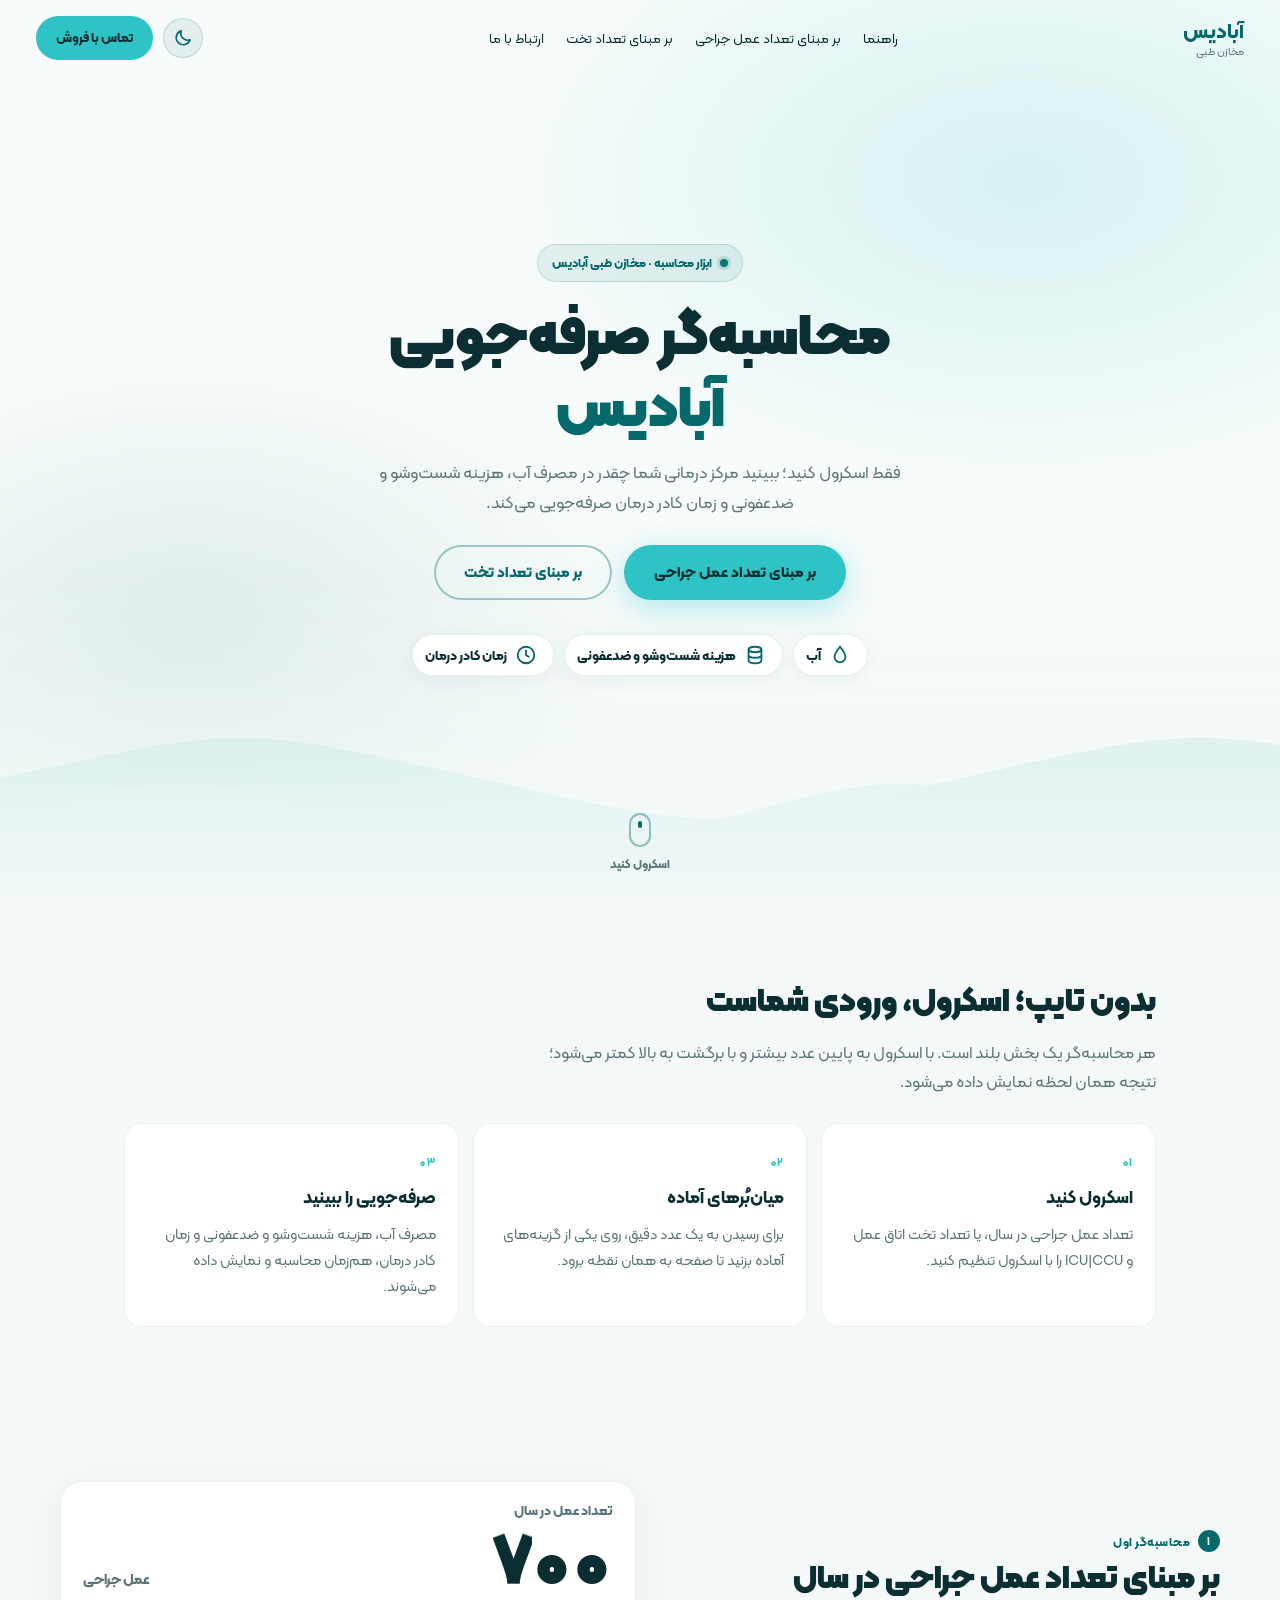
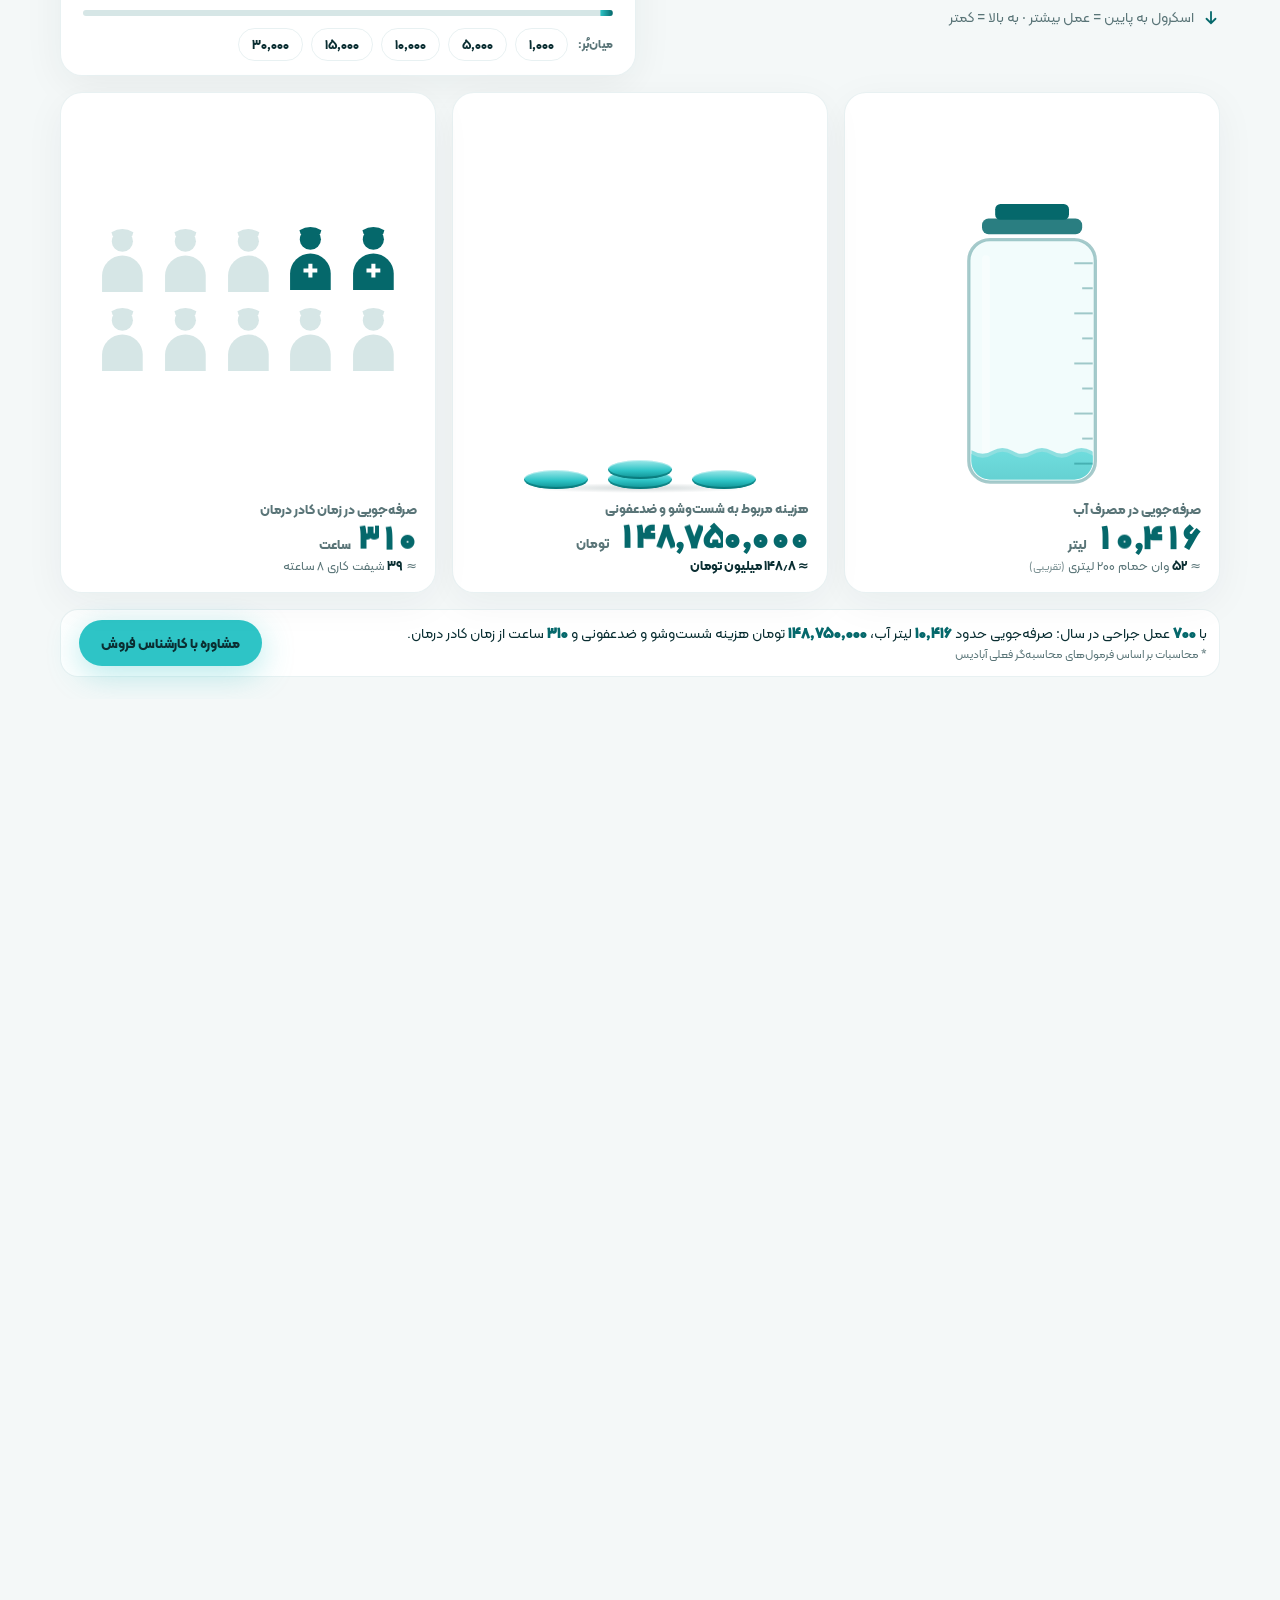
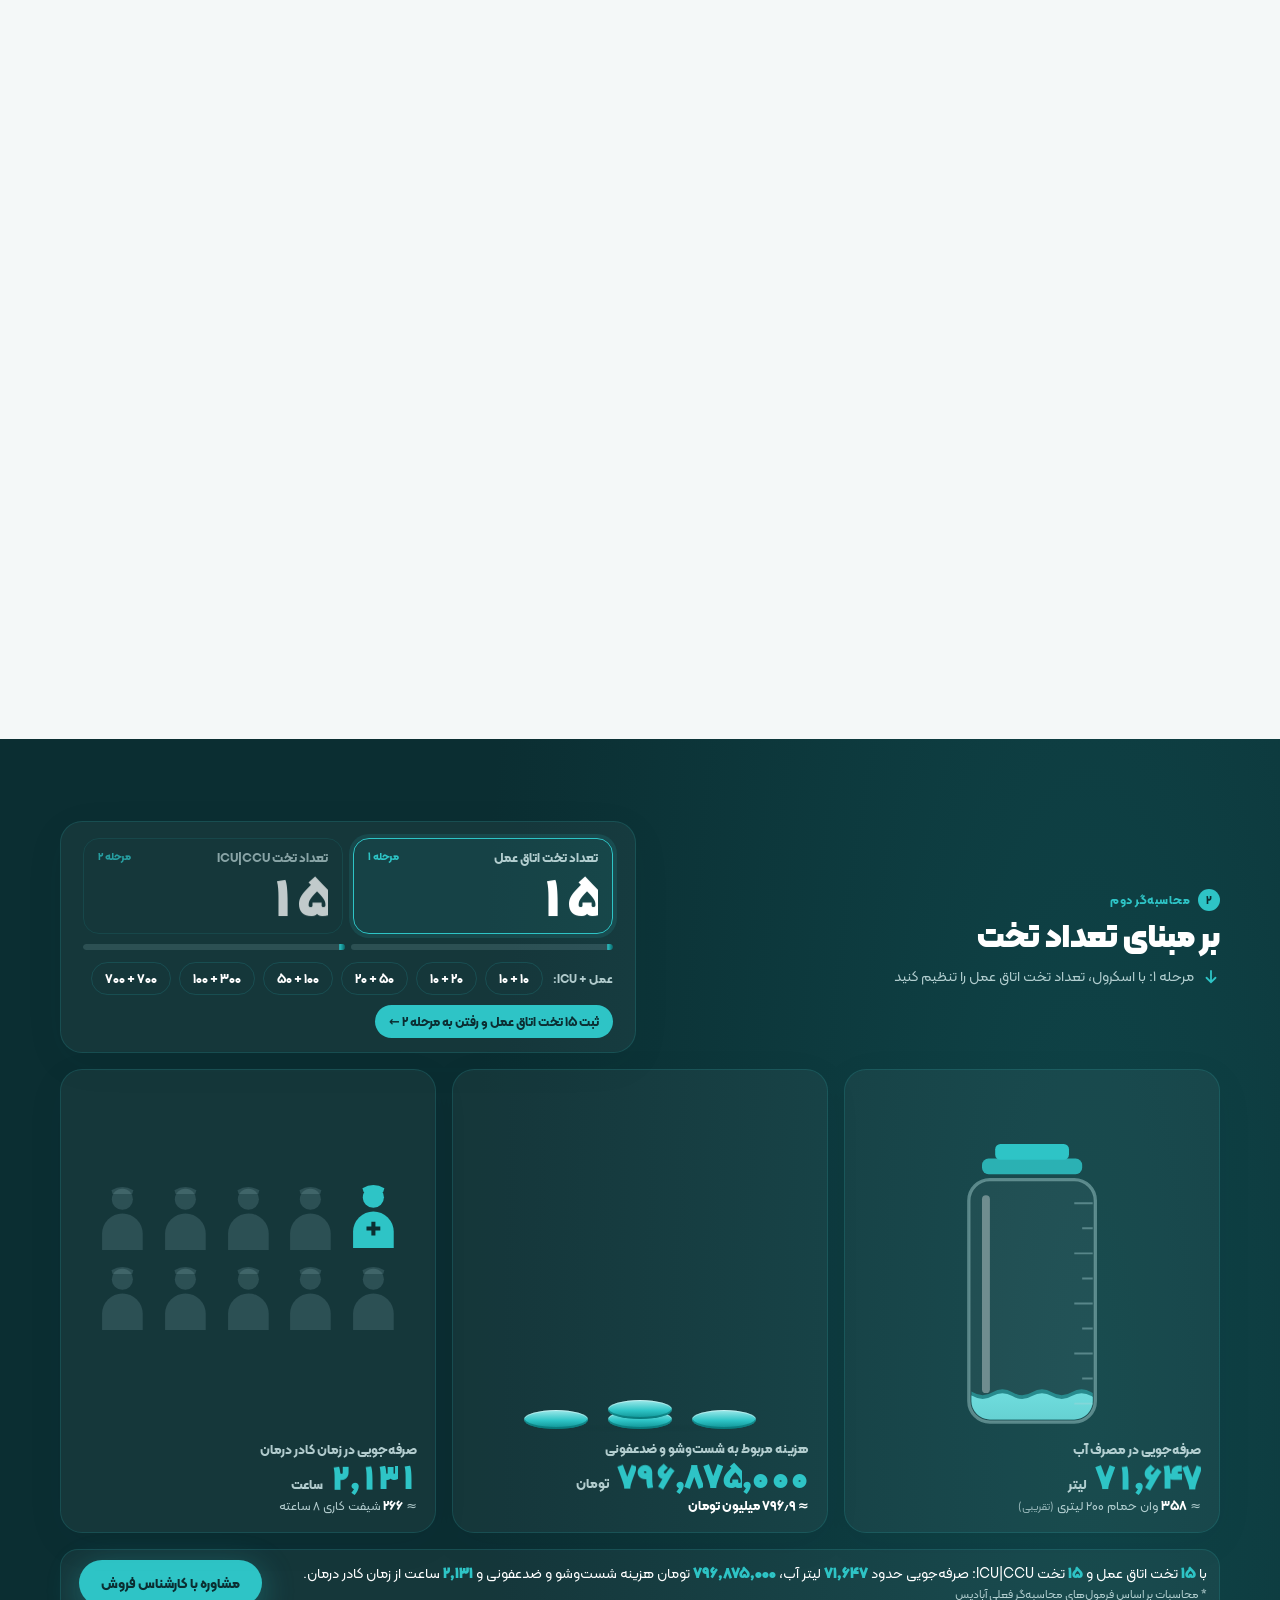
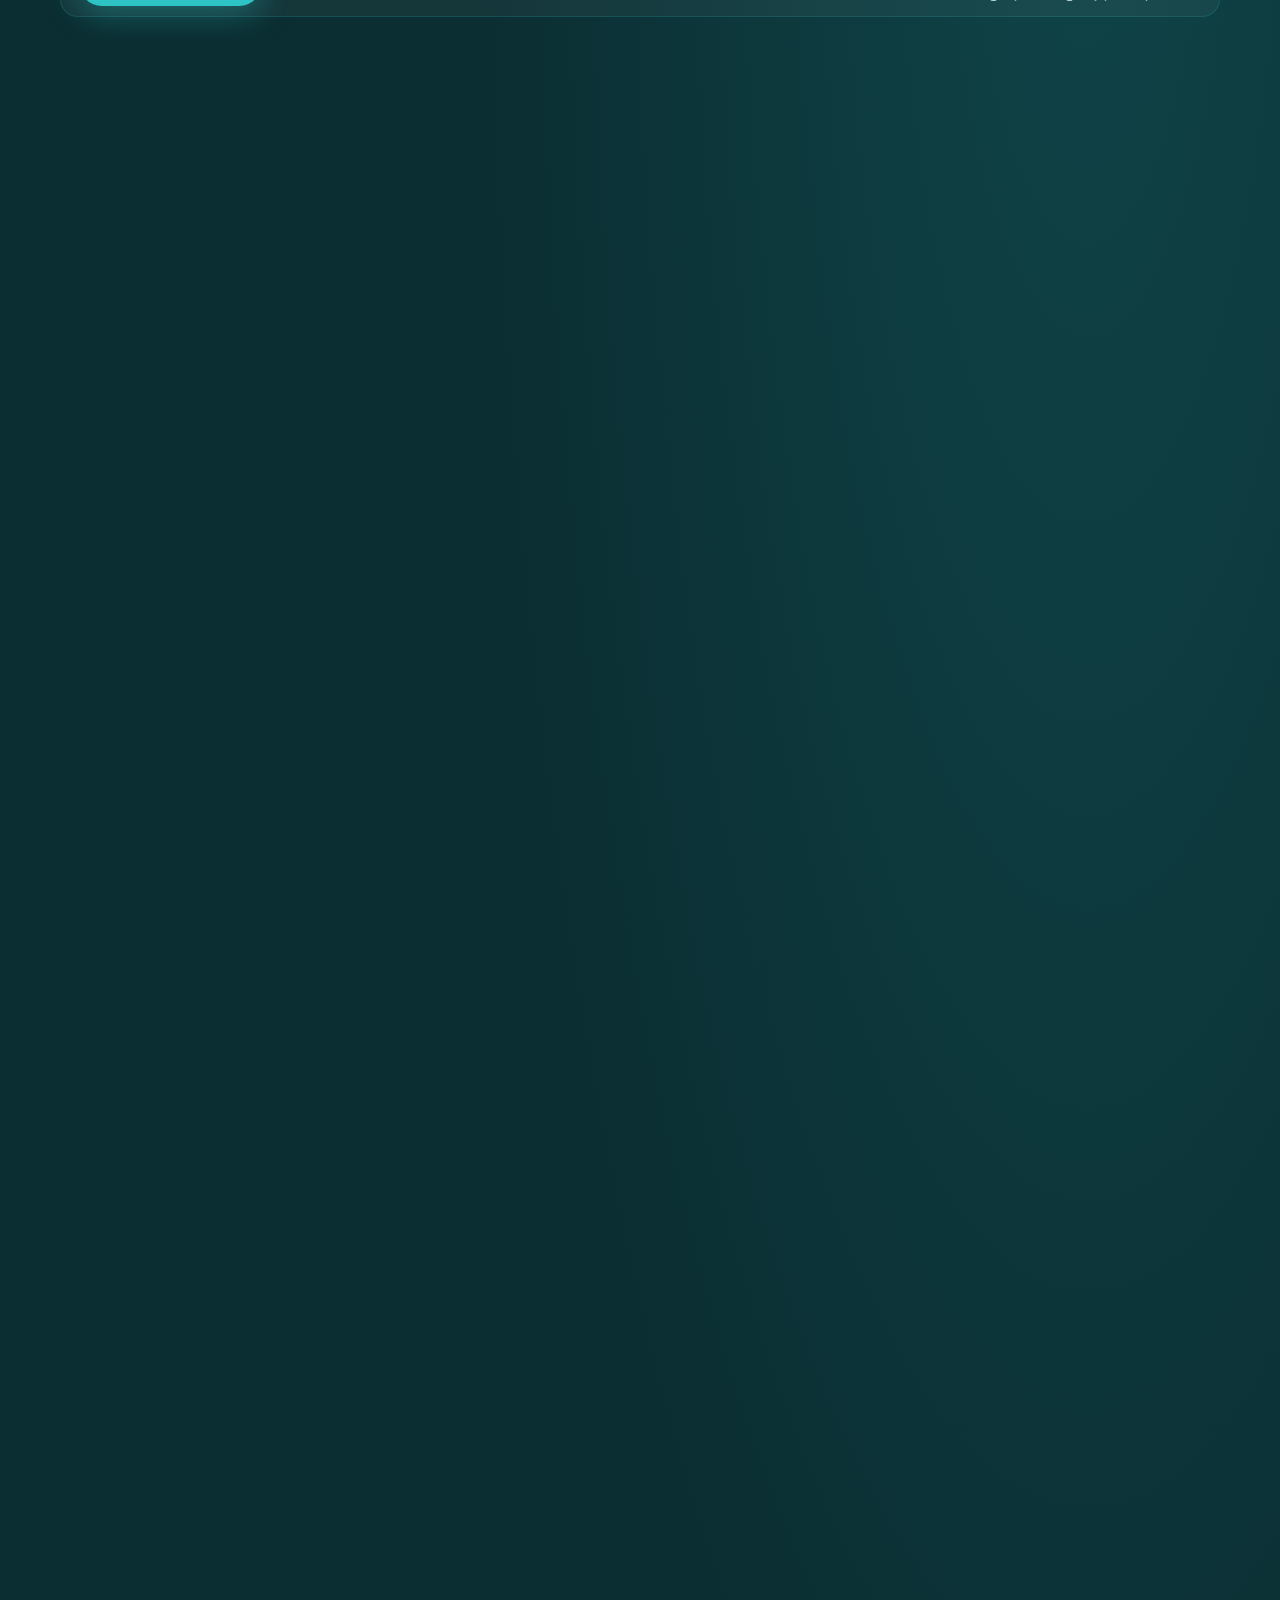
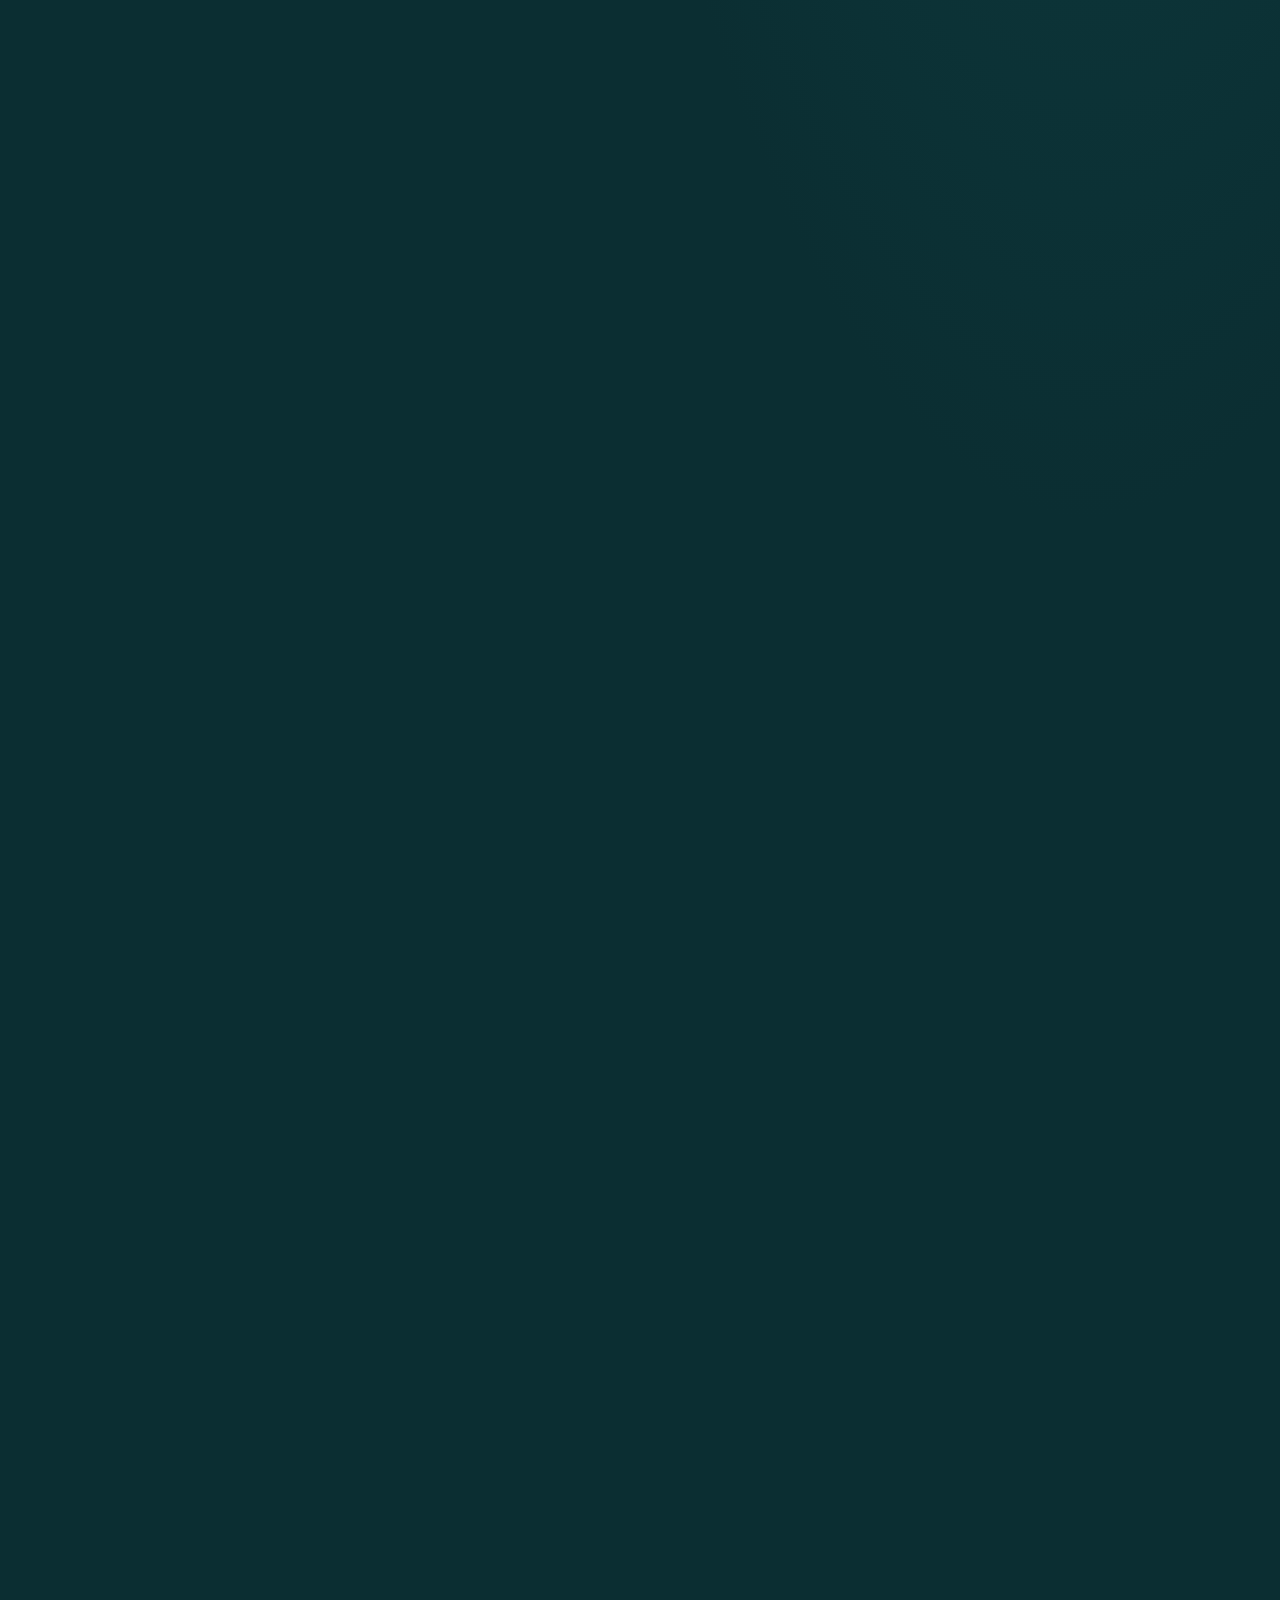
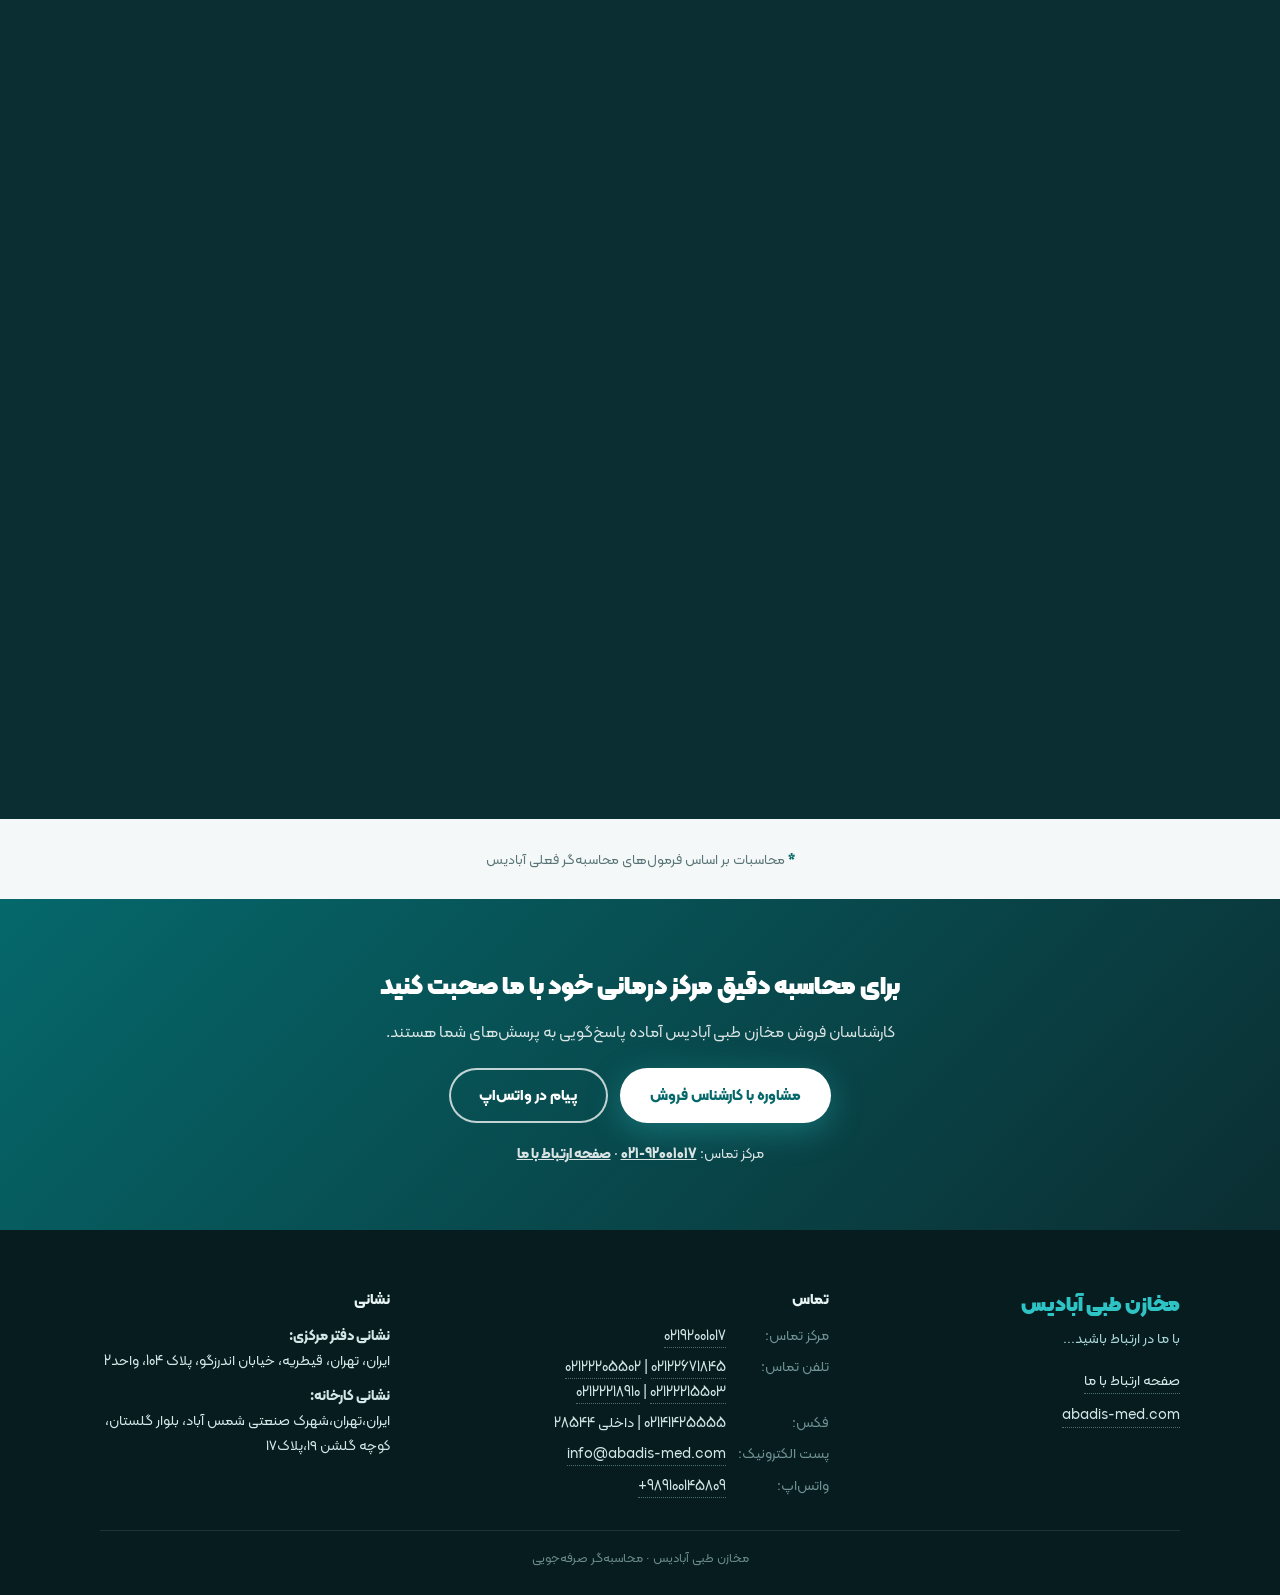
==== index.html @ b993dba4 "Abadis savings calculator: scroll-driven, light and dark mode" ====
<!DOCTYPE html>
<html lang="fa" dir="rtl">
<head>
  <meta charset="UTF-8" />
  <meta name="viewport" content="width=device-width, initial-scale=1, viewport-fit=cover" />
  <title>محاسبه‌گر صرفه‌جویی — مخازن طبی آبادیس</title>
  <meta name="description" content="محاسبه‌گر صرفه‌جویی آبادیس: با اسکرول، صرفه‌جویی در مصرف آب، هزینه شست‌وشو و ضدعفونی و زمان کادر درمان را ببینید." />
  <meta name="theme-color" content="#e8f3f3" />
  <script>
    /* set theme before first paint: saved choice, else system preference */
    (function () {
      var t = null;
      try { t = localStorage.getItem('abadis-theme'); } catch (e) {}
      if (t !== 'dark' && t !== 'light') t = (window.matchMedia && matchMedia('(prefers-color-scheme: dark)').matches) ? 'dark' : 'light';
      document.documentElement.setAttribute('data-theme', t);
    })();
  </script>
  <link rel="icon" type="image/png" sizes="32x32" href="./img/favicon-32.png" />
  <link rel="preload" href="./fonts/KalamehWeb-FaNum-Regular.woff2" as="font" type="font/woff2" crossorigin />
  <link rel="preload" href="./fonts/KalamehWeb-FaNum-Black.woff2" as="font" type="font/woff2" crossorigin />
  <style>
    @font-face { font-family: "Kalameh"; src: url("./fonts/KalamehWeb-FaNum-Regular.woff2") format("woff2"); font-weight: 400 600; font-display: swap; }
    @font-face { font-family: "Kalameh"; src: url("./fonts/KalamehWeb-FaNum-Bold.woff2") format("woff2"); font-weight: 700 800; font-display: swap; }
    @font-face { font-family: "Kalameh"; src: url("./fonts/KalamehWeb-FaNum-Black.woff2") format("woff2"); font-weight: 900; font-display: swap; }

    /* ======== template base (from abadis template) ======== */
    :root {
      --teal: #05686b;
      --teal-dark: #0b2e32;
      --accent: #2ec4c6;
      --ink: #0a2e32;
      --muted: #5a7578;
      --bg: #f4f8f8;
      --font: "Kalameh", Tahoma, system-ui, sans-serif;
    }
    * { box-sizing: border-box; margin: 0; padding: 0; }
    html { scroll-behavior: smooth; }
    body { font-family: var(--font); color: var(--ink); line-height: 1.75; background: #0b2e32; }

    .header {
      position: fixed; top: 0; left: 0; right: 0; z-index: 100;
      display: flex; align-items: center; justify-content: space-between;
      padding: 16px 36px;
      transition: background .35s, backdrop-filter .35s, box-shadow .35s;
    }
    .header.scrolled {
      background: rgba(11, 46, 50, 0.94);
      backdrop-filter: blur(14px); -webkit-backdrop-filter: blur(14px);
      box-shadow: 0 4px 24px rgba(11,46,50,0.12);
    }
    .logo { color: var(--teal); font-weight: 800; font-size: 1.3rem; transition: color .3s; text-decoration: none; line-height: 1.3; }
    .logo span { display: block; font-size: 0.68rem; font-weight: 500; color: var(--muted); transition: color .3s; }
    .nav { display: flex; gap: 22px; }
    .nav a { color: var(--ink); font-size: 0.86rem; font-weight: 500; text-decoration: none; transition: color .2s; }
    .nav a:hover { color: var(--teal); }
    .header.scrolled .logo { color: #2ec4c6; }
    .header.scrolled .logo span { color: rgba(168,213,214,0.7); }
    .header.scrolled .nav a { color: rgba(255,255,255,0.85); }
    .header.scrolled .nav a:hover { color: #2ec4c6; }
    .header-cta {
      text-decoration: none; display: inline-block;
      background: #2ec4c6; color: #0b2e32;
      padding: 10px 20px; border-radius: 999px;
      font-weight: 700; font-size: 0.84rem; border: none; cursor: pointer; font-family: inherit;
    }
    .header-actions { display: flex; align-items: center; gap: 10px; }
    .theme-toggle {
      position: relative; width: 40px; height: 40px; border-radius: 50%; flex: none;
      display: grid; place-items: center; cursor: pointer; font-family: inherit;
      background: rgba(5,104,107,0.08); color: var(--teal);
      border: 1px solid rgba(5,104,107,0.18);
      transition: background .3s, color .3s, border-color .3s, transform .2s;
    }
    .theme-toggle:hover { transform: translateY(-1px); border-color: var(--teal); }
    .theme-toggle:focus-visible { outline: 2px solid var(--accent); outline-offset: 3px; }
    .theme-toggle svg { position: absolute; width: 20px; height: 20px; transition: transform .45s cubic-bezier(.3,1.4,.5,1), opacity .3s; }
    .theme-toggle .i-sun { opacity: 0; transform: rotate(-90deg) scale(.5); }
    .theme-toggle .i-moon { opacity: 1; transform: none; }
    [data-theme="dark"] .theme-toggle .i-sun { opacity: 1; transform: none; }
    [data-theme="dark"] .theme-toggle .i-moon { opacity: 0; transform: rotate(90deg) scale(.5); }
    .header.scrolled .theme-toggle, [data-theme="dark"] .theme-toggle { background: rgba(46,196,198,0.10); color: #2ec4c6; border-color: rgba(46,196,198,0.28); }
    .header.scrolled .theme-toggle:hover, [data-theme="dark"] .theme-toggle:hover { border-color: #2ec4c6; }

    @media (max-width: 860px) {
      .nav { display: none; }
      .header { padding: 10px 16px; }
      .header-cta { padding: 8px 16px; font-size: .8rem; }
      .theme-toggle { width: 36px; height: 36px; }
      .theme-toggle svg { width: 18px; height: 18px; }
      .header-actions { gap: 8px; }
    }

    .hero {
      position: relative; min-height: 100vh; min-height: 100svh;
      display: flex; align-items: center; justify-content: center;
      overflow: hidden; background: #f7fbfb;
    }
    .hero-art {
      position: absolute; inset: 0; z-index: 0; pointer-events: none;
      background:
        radial-gradient(60% 50% at 80% 20%, rgba(46,196,198,0.16), transparent 70%),
        radial-gradient(50% 45% at 15% 70%, rgba(5,104,107,0.10), transparent 70%),
        #f7fbfb;
    }
    .hero-waves { position: absolute; left: 0; right: 0; bottom: 0; height: 30%; z-index: 0; pointer-events: none; }
    .hero-waves > div { position: absolute; inset: 0; background-repeat: repeat-x; background-position: 0 100%; }
    .hero-waves .w1 { background-image: url("data:image/svg+xml,%3Csvg xmlns='http://www.w3.org/2000/svg' viewBox='0 0 720 200' preserveAspectRatio='none'%3E%3Cpath d='M0 140 C 180 105 180 105 360 140 S 540 175 720 140 V200 H0Z' fill='%23d7efef'/%3E%3C/svg%3E"); background-size: 720px 100%; animation: drift1 22s linear infinite; opacity: .8; }
    .hero-waves .w2 { background-image: url("data:image/svg+xml,%3Csvg xmlns='http://www.w3.org/2000/svg' viewBox='0 0 960 200' preserveAspectRatio='none'%3E%3Cpath d='M0 110 C 240 70 240 70 480 110 S 720 150 960 110 V200 H0Z' fill='%23bfe6e6'/%3E%3C/svg%3E"); background-size: 960px 100%; animation: drift2 34s linear infinite; opacity: .55; }
    @keyframes drift1 { to { background-position: 720px 100%; } }
    @keyframes drift2 { to { background-position: -960px 100%; } }
    .hero-overlay {
      position: absolute; inset: 0; z-index: 1; pointer-events: none;
      background: linear-gradient(180deg, transparent 62%, rgba(236,246,245,0.35) 82%, rgba(244,248,248,0.92) 100%);
    }
    .hero-content { position: relative; z-index: 2; text-align: center; padding: 120px 24px 100px; max-width: 820px; }
    .hero-campaign {
      display: inline-flex; align-items: center; gap: 8px;
      background: rgba(5,104,107,0.08); color: var(--teal);
      border: 1px solid rgba(5,104,107,0.16);
      padding: 7px 14px; border-radius: 999px; font-size: 0.78rem; font-weight: 700; margin-bottom: 16px;
    }
    .hero-campaign::before { content: ""; width: 8px; height: 8px; border-radius: 50%; background: #087673; box-shadow: 0 0 0 3px rgba(8,118,115,0.18); }
    .hero-content h1 { font-size: clamp(2.1rem, 5.5vw, 3.6rem); font-weight: 900; line-height: 1.25; color: var(--ink); margin-bottom: 16px; }
    .hero-content h1 em { font-style: normal; color: var(--teal); }
    .hero-content p { color: var(--muted); font-size: 1.05rem; margin-bottom: 28px; max-width: 560px; margin-inline: auto; }
    .hero-btn {
      display: inline-flex; align-items: center; gap: 8px; text-decoration: none; background: #2ec4c6; color: #0b2e32;
      padding: 14px 30px; border-radius: 999px; font-weight: 800; font-size: 0.95rem; border: none; cursor: pointer; font-family: inherit;
      box-shadow: 0 8px 32px rgba(46,196,198,0.35); transition: transform .3s, box-shadow .3s;
    }
    .hero-btn:hover { transform: translateY(-3px); box-shadow: 0 14px 40px rgba(46,196,198,0.5); }
    .hero-btn--ghost { background: transparent; color: var(--teal); box-shadow: inset 0 0 0 2px rgba(5,104,107,.35); }
    .hero-btn--ghost:hover { box-shadow: inset 0 0 0 2px var(--teal); }
    .hero-actions { display: flex; gap: 12px; justify-content: center; flex-wrap: wrap; }
    .hero-pills { display: flex; gap: 10px; justify-content: center; flex-wrap: wrap; margin-top: 34px; }
    .hero-pill { display: inline-flex; align-items: center; gap: 8px; background: #fff; border: 1px solid rgba(5,104,107,0.1); box-shadow: 0 4px 18px rgba(11,46,50,.05); border-radius: 999px; padding: 8px 16px 8px 12px; font-size: .86rem; font-weight: 700; color: var(--ink); }
    .hero-pill svg { width: 22px; height: 22px; color: var(--teal); }
    .scroll-cue { position: absolute; bottom: 26px; left: 50%; transform: translateX(-50%); z-index: 2; color: var(--muted); font-size: .76rem; font-weight: 700; display: flex; flex-direction: column; align-items: center; gap: 6px; }
    .scroll-cue i { width: 22px; height: 34px; border: 2px solid rgba(5,104,107,.4); border-radius: 12px; position: relative; }
    .scroll-cue i::after { content: ""; position: absolute; top: 6px; left: 50%; width: 4px; height: 7px; margin-left: -2px; background: var(--teal); border-radius: 2px; animation: cue 1.8s ease-in-out infinite; }
    @keyframes cue { 0% { transform: translateY(0); opacity: 1; } 70% { transform: translateY(10px); opacity: 0; } 100% { opacity: 0; } }

    .main { background: var(--bg); color: var(--ink); }
    .band { max-width: 1080px; margin: 0 auto; padding: 72px 24px; }
    .band h2 { font-size: clamp(1.45rem, 3vw, 2rem); font-weight: 900; margin-bottom: 10px; }
    .band .sub { color: var(--muted); font-size: 1.02rem; max-width: 640px; margin-bottom: 28px; }
    .features { display: grid; grid-template-columns: repeat(3, 1fr); gap: 14px; }
    @media (max-width: 700px) { .features { grid-template-columns: 1fr; } }
    .feature { background: #fff; border-radius: 18px; padding: 28px 22px; border: 1px solid rgba(5,104,107,0.08); transition: transform .3s, box-shadow .3s; }
    .feature:hover { transform: translateY(-5px); box-shadow: 0 14px 36px rgba(11,46,50,0.1); }
    .feature-num { font-size: 0.72rem; font-weight: 800; color: var(--accent); letter-spacing: 0.1em; margin-bottom: 10px; }
    .feature h3 { font-size: 1.1rem; font-weight: 800; margin-bottom: 8px; }
    .feature p { font-size: 0.92rem; color: var(--muted); }

    .cta-band { background: linear-gradient(135deg, #05686b, #0b2e32); padding: 64px 24px; text-align: center; color: #fff; }
    .cta-band h2 { font-size: 1.6rem; font-weight: 900; margin-bottom: 10px; }
    .cta-band p { opacity: 0.85; margin-bottom: 22px; }
    .cta-band .hero-btn { background: #fff; color: #05686b; }
    .cta-actions { display: flex; gap: 12px; justify-content: center; flex-wrap: wrap; }
    .cta-band .hero-btn--ghost { background: transparent; color: #fff; box-shadow: inset 0 0 0 2px rgba(255,255,255,.75); }
    .cta-band .hero-btn--ghost:hover { background: rgba(255,255,255,.12); }
    .cta-sub { margin: 18px 0 0 !important; font-size: 0.9rem; }
    .cta-sub a { color: #fff; font-weight: 700; }

    footer { background: #071c1e; color: #6a8a8c; text-align: center; padding: 24px; font-size: 0.8rem; }
    footer.site-footer { text-align: right; padding: 56px 24px 26px; font-size: 0.9rem; color: #9fbcbe; }
    .foot-inner { max-width: 1080px; margin: 0 auto; display: grid; grid-template-columns: 1.1fr 1.4fr 1fr; gap: 32px; }
    @media (max-width: 800px) { .foot-inner { grid-template-columns: 1fr; gap: 22px; } }
    .foot-brand strong { display: block; color: #2ec4c6; font-size: 1.3rem; font-weight: 900; }
    .foot-brand span { display: block; color: #a8d5d6; margin-top: 4px; }
    .site-footer h3 { color: #e8f3f3; font-size: 0.95rem; font-weight: 800; margin-bottom: 10px; }
    .site-footer dl { display: grid; grid-template-columns: auto 1fr; gap: 6px 12px; }
    .site-footer dt { color: #6f9194; font-weight: 600; white-space: nowrap; }
    .site-footer dd { color: #d4e7e8; }
    .site-footer a { color: #d4e7e8; text-decoration: none; border-bottom: 1px dotted rgba(168,213,214,.45); }
    .site-footer a:hover { color: #2ec4c6; }
    .site-footer p { color: #d4e7e8; margin-bottom: 10px; }
    .foot-links { display: flex; flex-direction: column; gap: 8px; align-items: flex-start; }
    .foot-copy { max-width: 1080px; margin: 32px auto 0; padding-top: 16px; border-top: 1px solid rgba(168,213,214,.12); font-size: 0.8rem; color: #6a8a8c; text-align: center; }

    /* ======== calculators ======== */
    .calc { position: relative; background: var(--bg); --card: #fff; --card-b: rgba(5,104,107,0.09); --c-ink: var(--ink); --c-muted: var(--muted); --c-val: var(--teal); --c-off: #d6e6e6; }
    :is(.calc--dark, [data-theme="dark"] .calc) { background: radial-gradient(80% 60% at 85% 10%, #0f4448 0%, #0b2e32 60%); --card: rgba(255,255,255,0.045); --card-b: rgba(46,196,198,0.16); --c-ink: #fff; --c-muted: rgba(208,232,233,0.84); --c-val: #2ec4c6; --c-off: rgba(168,213,214,0.16); }
    .calc-track { position: relative; }
    #calc1 .calc-track { height: 460vh; }
    #calc2 .calc-track { height: 720vh; }
    .calc-pin { position: sticky; top: 0; height: 100vh; height: 100svh; overflow: hidden; padding: 82px 28px 22px; color: var(--c-ink); }
    .calc-inner {
      height: 100%; max-width: 1160px; margin: 0 auto;
      display: grid; grid-template-columns: minmax(0, 1fr) minmax(0, 1.05fr); grid-template-rows: auto minmax(0, 1fr) auto;
      grid-template-areas: "head input" "outs outs" "sum sum"; gap: 16px 36px;
    }
    .calc-inner > * { min-width: 0; }
    .calc-head { grid-area: head; align-self: center; }
    .calc-kicker { display: inline-flex; align-items: center; gap: 8px; font-size: .76rem; font-weight: 800; color: var(--c-val); letter-spacing: .04em; margin-bottom: 4px; }
    .calc-kicker b { background: var(--c-val); color: #fff; width: 22px; height: 22px; border-radius: 50%; display: grid; place-items: center; font-size: .72rem; }
    :is(.calc--dark, [data-theme="dark"] .calc) .calc-kicker b { color: #0b2e32; }
    .calc-head h2 { font-size: clamp(1.3rem, 2.6vw, 2rem); font-weight: 900; line-height: 1.35; margin-bottom: 6px; }
    .calc-hint { color: var(--c-muted); font-size: .9rem; display: flex; align-items: center; gap: 8px; }
    .calc-hint svg { width: 18px; height: 18px; flex: none; color: var(--c-val); animation: bob 2.2s ease-in-out infinite; }
    @keyframes bob { 50% { transform: translateY(3px); } }

    .calc-input { grid-area: input; align-self: center; background: var(--card); border: 1px solid var(--card-b); border-radius: 22px; padding: 16px 22px 14px; box-shadow: 0 10px 40px rgba(11,46,50,.06); }
    .in-label { font-size: .86rem; font-weight: 700; color: var(--c-muted); }
    .in-row { display: flex; align-items: baseline; gap: 12px; justify-content: space-between; }
    .in-big { font-size: clamp(2.6rem, 5.4vw, 4.2rem); color: var(--c-ink); }
    .in-unit { font-size: .9rem; color: var(--c-muted); font-weight: 700; }
    .prog { height: 6px; border-radius: 6px; background: var(--c-off); margin: 10px 0 12px; overflow: hidden; position: relative; }
    .prog span { position: absolute; inset: 0; right: 0; transform-origin: right center; transform: scaleX(0); background: linear-gradient(270deg, var(--teal), var(--accent)); border-radius: 6px; }
    .prog--two { display: grid; grid-template-columns: 1fr 1fr; gap: 6px; background: none; }
    .prog--two > div { position: relative; height: 6px; border-radius: 6px; background: var(--c-off); overflow: hidden; }
    .chips { display: flex; gap: 8px; flex-wrap: wrap; align-items: center; }
    .chips-label { font-size: .76rem; color: var(--c-muted); font-weight: 700; margin-left: 2px; }
    .chip { font-family: inherit; font-size: .8rem; font-weight: 700; padding: 5px 13px; border-radius: 999px; cursor: pointer; border: 1px solid var(--card-b); background: transparent; color: var(--c-ink); transition: background .25s, color .25s, border-color .25s, transform .2s; white-space: nowrap; }
    .chip:hover { border-color: var(--accent); transform: translateY(-1px); }
    .chip.on { background: var(--teal); color: #fff; border-color: var(--teal); }
    :is(.calc--dark, [data-theme="dark"] .calc) .chip.on { background: var(--accent); color: #0b2e32; border-color: var(--accent); }

    .beds { display: grid; grid-template-columns: minmax(0, 1fr) minmax(0, 1fr); gap: 10px; }
    .bed { border-radius: 16px; padding: 8px 14px 6px; border: 1.5px solid var(--card-b); transition: border-color .35s, background .35s, box-shadow .35s, opacity .35s; opacity: .74; position: relative; }
    .bed.active { opacity: 1; border-color: var(--accent); background: rgba(46,196,198,0.08); box-shadow: 0 0 0 4px rgba(46,196,198,0.12); }
    .bed .in-label { display: flex; justify-content: space-between; gap: 6px; font-size: .8rem; }
    .bed .step { font-size: .68rem; color: var(--c-val); font-weight: 800; }
    .bed .in-big { font-size: clamp(2rem, 4vw, 3.1rem); }
    .bed.held { opacity: .9; }
    .bed-tag { position: absolute; left: 10px; bottom: 8px; font-size: .66rem; font-weight: 800; color: #0b2e32; background: var(--accent); border-radius: 999px; padding: 1px 8px; opacity: 0; transform: translateY(4px); transition: opacity .3s, transform .3s; }
    .bed.held .bed-tag { opacity: 1; transform: none; }
    .confirm { margin-top: 10px; font-family: inherit; font-weight: 800; font-size: .8rem; border: 0; border-radius: 999px; padding: 6px 14px; cursor: pointer; background: var(--accent); color: #0b2e32; transition: opacity .3s, transform .3s; }
    .confirm[hidden] { display: none; }

    .outs { grid-area: outs; display: grid; grid-template-columns: repeat(3, minmax(0, 1fr)); gap: 16px; min-height: 0; }
    .out { background: var(--card); border: 1px solid var(--card-b); border-radius: 22px; padding: 16px 18px; display: flex; flex-direction: column; min-height: 0; box-shadow: 0 10px 40px rgba(11,46,50,.05); position: relative; overflow: hidden; }
    .out-vis { flex: 1 1 auto; min-height: 90px; display: flex; align-items: flex-end; justify-content: center; position: relative; }
    .out-label { font-size: .84rem; font-weight: 700; color: var(--c-muted); margin-top: 10px; line-height: 1.5; }
    .out-val { display: flex; align-items: baseline; gap: 8px; flex-wrap: wrap; }
    .out-val .odo { font-size: clamp(1.5rem, 2.5vw, 2.15rem); color: var(--c-val); }
    .out-unit { font-size: .85rem; font-weight: 700; color: var(--c-muted); }
    .out-sub { font-size: .8rem; color: var(--c-muted); min-height: 1.5em; line-height: 1.5; }
    .out-sub b { color: var(--c-ink); font-weight: 800; }
    .approx { font-size: .7rem; opacity: .8; }

    /* water tank */
    .tank { height: 100%; max-height: min(290px, 100%); width: auto; aspect-ratio: 120 / 220; overflow: visible; }
    .tank .glass { fill: rgba(46,196,198,0.06); stroke: rgba(5,104,107,0.35); stroke-width: 2.5; }
    :is(.calc--dark, [data-theme="dark"] .calc) .tank .glass { fill: rgba(255,255,255,0.04); stroke: rgba(168,213,214,0.45); }
    .tank .lid { fill: var(--teal); }
    :is(.calc--dark, [data-theme="dark"] .calc) .tank .lid { fill: var(--accent); }
    .tank .ticks line { stroke: rgba(5,104,107,0.35); stroke-width: 1.5; }
    :is(.calc--dark, [data-theme="dark"] .calc) .tank .ticks line { stroke: rgba(168,213,214,0.4); }
    .tank .water { transition: transform .12s linear; }
    .tank .wave { animation: wave 3.2s linear infinite; }
    .tank .wave2 { animation: wave 5.4s linear infinite reverse; opacity: .5; }
    @keyframes wave { from { transform: translateX(0); } to { transform: translateX(-60px); } }
    .tank .shine { fill: rgba(255,255,255,0.35); }

    /* coin stacks */
    .coins { --sx: 84px; --ly: 10px; position: relative; width: 232px; height: 150px; }
    .coin { position: absolute; width: 64px; height: 19px; border-radius: 50%; background: linear-gradient(180deg, #9fe9ea 0%, #2ec4c6 55%, #0b8d8f 100%); box-shadow: inset 0 -2px 0 rgba(5,104,107,.55), 0 1px 0 rgba(255,255,255,.4) inset; opacity: 0; transform: translateY(-16px) scale(.9); transition: opacity .28s, transform .38s cubic-bezier(.3,1.6,.5,1); }
    .coin.on { opacity: 1; transform: none; }
    .coins-base { position: absolute; bottom: -4px; left: 0; right: 0; height: 10px; border-radius: 50%; background: radial-gradient(closest-side, rgba(11,46,50,.18), transparent); }
    .money-read { font-size: .82rem; font-weight: 800; color: var(--c-ink); }

    /* staff people */
    .people { display: grid; grid-template-columns: repeat(5, 1fr); gap: 10px 14px; width: 100%; max-width: 300px; align-self: center; }
    .person { width: 100%; height: auto; max-height: 76px; color: var(--c-off); transition: color .4s, transform .4s; }
    .person.on { color: var(--teal); transform: translateY(-2px); }
    :is(.calc--dark, [data-theme="dark"] .calc) .person.on { color: var(--accent); }
    .person { --xfill: #fff; --xop: 0; }
    :is(.calc--dark, [data-theme="dark"] .calc) .person { --xfill: #0b2e32; }
    .person.on { --xop: 1; }

    .calc-sum { grid-area: sum; display: flex; align-items: center; gap: 16px; justify-content: space-between; background: var(--card); border: 1px solid var(--card-b); border-radius: 18px; padding: 10px 12px 10px 18px; transition: box-shadow .4s, border-color .4s; }
    .calc-sum.end { border-color: var(--accent); box-shadow: 0 0 0 4px rgba(46,196,198,.14); }
    .sum-text { font-size: .9rem; color: var(--c-ink); line-height: 1.6; }
    .sum-text b { color: var(--c-val); font-weight: 900; }
    .sum-note { display: block; font-size: .72rem; color: var(--c-muted); }
    .calc-sum .hero-btn { padding: 11px 22px; font-size: .88rem; white-space: nowrap; flex: none; }

    /* odometer */
    .odo { display: inline-flex; direction: ltr; unicode-bidi: isolate; line-height: 1.15; height: 1.15em; overflow: hidden; font-weight: 900; vertical-align: bottom; }
    .odo-col { display: inline-block; width: .6em; height: 1.15em; overflow: hidden; text-align: center; transition: width .35s, opacity .35s; }
    .odo-col.off { width: 0; opacity: 0; }
    .odo-strip { display: block; transition: transform .55s cubic-bezier(.2,.75,.25,1); will-change: transform; }
    .odo-strip span { display: block; height: 1.15em; }
    .odo-sep { display: inline-block; width: .3em; text-align: center; overflow: hidden; transition: width .35s, opacity .35s; }
    .odo-sep.off { width: 0; opacity: 0; }
    .no-anim .odo-strip, .no-anim .odo-col, .no-anim .odo-sep, .no-anim .coin, .no-anim .person { transition: none !important; }

    .foot-note { text-align: center; color: var(--muted); font-size: .86rem; padding: 28px 24px; background: var(--bg); }
    .foot-note b { color: var(--teal); }

    .sr-only { position: absolute; width: 1px; height: 1px; overflow: hidden; clip: rect(0 0 0 0); white-space: nowrap; }

    /* ---- tablet / mobile ---- */
    @media (max-width: 860px) {
      .calc-pin { padding: 62px 14px 12px; }
      .calc-inner { grid-template-columns: minmax(0, 1fr); grid-template-rows: auto auto minmax(0, 1fr) auto; grid-template-areas: "head" "input" "outs" "sum"; gap: 8px; }
      .calc-kicker { display: none; }
      .calc-head h2 { font-size: 1.12rem; margin-bottom: 0; }
      .calc-hint { font-size: .74rem; }
      .calc-hint svg { width: 14px; height: 14px; }
      .calc-input { padding: 8px 14px 10px; border-radius: 18px; }
      .in-big { font-size: 2.5rem; }
      .in-label { font-size: .78rem; }
      .prog { margin: 6px 0 8px; height: 5px; }
      .chips { flex-wrap: nowrap; overflow-x: auto; scrollbar-width: none; margin: 0 -4px; padding: 0 4px 2px; }
      .chips::-webkit-scrollbar { display: none; }
      .chips-label { display: none; }
      .chip { font-size: .74rem; padding: 4px 11px; }
      .bed { padding: 4px 10px 4px; border-radius: 14px; }
      .bed .in-big { font-size: 1.9rem; }
      .bed .in-label { font-size: .7rem; }
      .confirm { margin-top: 6px; font-size: .74rem; padding: 4px 12px; }
      .outs { grid-template-columns: minmax(0, 1fr); gap: 8px; }
      .out { display: grid; grid-template-columns: 1fr 76px; grid-template-rows: auto auto auto; column-gap: 12px; padding: 8px 14px; border-radius: 16px; }
      .out-vis { grid-column: 2; grid-row: 1 / span 3; min-height: 0; height: 100%; max-height: 112px; align-items: center; }
      .out-label { grid-column: 1; margin-top: 0; font-size: .74rem; }
      .out-val { grid-column: 1; }
      .out-val .odo { font-size: 1.4rem; }
      .out-unit { font-size: .74rem; }
      .out-sub { grid-column: 1; font-size: .72rem; min-height: 0; }
      .tank { max-height: 100px; }
      .coins { --sx: 27px; --ly: 4px; width: 76px; height: 60px; }
      .coin { width: 22px; height: 7px; }
      .people { grid-template-columns: repeat(5, 1fr); gap: 3px; max-width: 76px; }
      .money-read { font-size: .72rem; }
      .calc-sum { padding: 8px 8px 8px 12px; gap: 8px; border-radius: 14px; }
      .sum-text { font-size: .72rem; line-height: 1.55; }
      .sum-note { display: none; }
      .calc-sum .hero-btn { padding: 9px 12px; font-size: .74rem; }
    }
    @media (max-width: 860px) and (max-height: 700px) {
      .calc-hint { display: none; }
      .in-big { font-size: 2rem; }
      .bed .in-big { font-size: 1.6rem; }
      .out-sub { display: none; }
      .tank { max-height: 72px; }
    }
    @media (min-width: 861px) and (max-height: 760px) {
      .calc-pin { padding-top: 72px; }
      .in-big { font-size: 3rem; }
      .tank { max-height: min(170px, 100%); }
      .coins { --sx: 70px; --ly: 8px; width: 192px; height: 120px; }
      .coin { width: 52px; height: 16px; }
      .out { padding: 12px 16px; }
    }


    /* ======== night mode ======== */
    :root { color-scheme: light; }
    [data-theme="dark"] { color-scheme: dark; --ink: #e6f3f3; --muted: #9dbdbf; --bg: #071d20; }
    [data-theme="dark"] body { background: #071d20; color: var(--ink); }
    [data-theme="dark"] .logo { color: #2ec4c6; }
    [data-theme="dark"] .logo span { color: rgba(168,213,214,0.7); }
    [data-theme="dark"] .nav a { color: rgba(230,243,243,0.86); }
    [data-theme="dark"] .nav a:hover { color: #2ec4c6; }
    [data-theme="dark"] .header.scrolled { background: rgba(5,22,24,0.92); box-shadow: 0 4px 24px rgba(0,0,0,0.35); }
    [data-theme="dark"] .hero { background: #071d20; }
    [data-theme="dark"] .hero-art {
      background:
        radial-gradient(60% 50% at 80% 20%, rgba(46,196,198,0.14), transparent 70%),
        radial-gradient(50% 45% at 15% 70%, rgba(5,104,107,0.22), transparent 70%),
        #071d20;
    }
    [data-theme="dark"] .hero-waves .w1 { background-image: url("data:image/svg+xml,%3Csvg xmlns='http://www.w3.org/2000/svg' viewBox='0 0 720 200' preserveAspectRatio='none'%3E%3Cpath d='M0 140 C 180 105 180 105 360 140 S 540 175 720 140 V200 H0Z' fill='%230f3a3e'/%3E%3C/svg%3E"); opacity: .9; }
    [data-theme="dark"] .hero-waves .w2 { background-image: url("data:image/svg+xml,%3Csvg xmlns='http://www.w3.org/2000/svg' viewBox='0 0 960 200' preserveAspectRatio='none'%3E%3Cpath d='M0 110 C 240 70 240 70 480 110 S 720 150 960 110 V200 H0Z' fill='%23145257'/%3E%3C/svg%3E"); opacity: .6; }
    [data-theme="dark"] .hero-overlay { background: linear-gradient(180deg, transparent 62%, rgba(7,29,32,0.35) 82%, rgba(7,29,32,0.92) 100%); }
    [data-theme="dark"] .hero-campaign { background: rgba(46,196,198,0.10); color: #2ec4c6; border-color: rgba(46,196,198,0.26); }
    [data-theme="dark"] .hero-campaign::before { background: #2ec4c6; box-shadow: 0 0 0 3px rgba(46,196,198,0.2); }
    [data-theme="dark"] .hero-content h1 { color: #fff; }
    [data-theme="dark"] .hero-content h1 em { color: #2ec4c6; }
    [data-theme="dark"] .hero-btn--ghost { color: #2ec4c6; box-shadow: inset 0 0 0 2px rgba(46,196,198,.45); }
    [data-theme="dark"] .hero-btn--ghost:hover { box-shadow: inset 0 0 0 2px #2ec4c6; }
    [data-theme="dark"] .hero-pill { background: #0e2c30; border-color: rgba(46,196,198,0.16); color: var(--ink); box-shadow: 0 4px 18px rgba(0,0,0,.25); }
    [data-theme="dark"] .hero-pill svg { color: #2ec4c6; }
    [data-theme="dark"] .scroll-cue i { border-color: rgba(46,196,198,.45); }
    [data-theme="dark"] .scroll-cue i::after { background: #2ec4c6; }
    [data-theme="dark"] .feature { background: #0d2a2e; border-color: rgba(46,196,198,0.12); }
    [data-theme="dark"] .feature:hover { box-shadow: 0 14px 36px rgba(0,0,0,0.35); }
    [data-theme="dark"] #calc1 { background: radial-gradient(80% 60% at 15% 10%, #0c3236 0%, #071d20 62%); }
    [data-theme="dark"] .calc { --card: rgba(255,255,255,0.05); }
    [data-theme="dark"] .out, [data-theme="dark"] .calc-input { box-shadow: 0 10px 40px rgba(0,0,0,.25); }
    [data-theme="dark"] .coin { background: linear-gradient(180deg, #b5f1f2 0%, #3fd0d2 55%, #0f9a9c 100%); box-shadow: inset 0 -2px 0 rgba(3,60,62,.7), 0 1px 0 rgba(255,255,255,.45) inset; }
    [data-theme="dark"] .coins-base { background: radial-gradient(closest-side, rgba(0,0,0,.45), transparent); }
    [data-theme="dark"] .tank .shine { fill: rgba(255,255,255,0.18); }
    [data-theme="dark"] .foot-note { background: #071d20; color: var(--muted); }
    [data-theme="dark"] .foot-note b { color: #2ec4c6; }
    [data-theme="dark"] .cta-band { background: linear-gradient(135deg, #0a4a4d, #082427); border-top: 1px solid rgba(46,196,198,0.14); }
    [data-theme="dark"] .cta-band .hero-btn:not(.hero-btn--ghost) { background: #2ec4c6; color: #072326; }
    [data-theme="dark"] footer.site-footer { background: #051517; }
    /* smooth palette change only while toggling (keeps odometer transitions intact otherwise) */
    .theme-anim, .theme-anim *, .theme-anim *::before, .theme-anim *::after {
      transition: background-color .45s ease, color .45s ease, border-color .45s ease, fill .45s ease, stroke .45s ease, box-shadow .45s ease, opacity .35s ease, transform .45s cubic-bezier(.3,1.4,.5,1) !important;
    }

    @media (prefers-reduced-motion: reduce) {
      html { scroll-behavior: auto; }
      .hero-waves > div, .scroll-cue i::after, .calc-hint svg, .tank .wave, .tank .wave2 { animation: none !important; }
      .odo-strip, .odo-col, .odo-sep, .coin, .person, .tank .water, .theme-toggle svg { transition: none !important; }
    }
  </style>
</head>
<body>
  <svg width="0" height="0" style="position:absolute" aria-hidden="true">
    <symbol id="i-person" viewBox="0 0 24 34">
      <circle cx="12" cy="8" r="5.2" fill="currentColor"/>
      <path d="M6.6 3.6 Q12 0.4 17.4 3.6 L16.8 5.4 H7.2 Z" fill="currentColor"/>
      <path d="M2 33 V25 a10 10 0 0 1 20 0 V33 Z" fill="currentColor"/>
      <path style="fill: var(--xfill, #fff); opacity: var(--xop, 0); transition: opacity .4s" d="M11 20h2v2.4h2.4v2H13v2.4h-2v-2.4H8.6v-2H11z"/>
    </symbol>
  </svg>

  <header class="header" id="header">
    <a class="logo" href="#top">آبادیس<span>مخازن طبی</span></a>
    <nav class="nav">
      <a href="#how">راهنما</a>
      <a href="#calc1">بر مبنای تعداد عمل جراحی</a>
      <a href="#calc2">بر مبنای تعداد تخت</a>
      <a href="#contact">ارتباط با ما</a>
    </nav>
    <div class="header-actions">
      <button class="theme-toggle" id="themeToggle" type="button" aria-label="حالت شب" title="حالت شب" aria-pressed="false">
        <svg class="i-moon" viewBox="0 0 24 24" fill="none" stroke="currentColor" stroke-width="2" stroke-linecap="round" stroke-linejoin="round" aria-hidden="true"><path d="M20.5 14.2A8.5 8.5 0 0 1 9.8 3.5a8.5 8.5 0 1 0 10.7 10.7z"/></svg>
        <svg class="i-sun" viewBox="0 0 24 24" fill="none" stroke="currentColor" stroke-width="2" stroke-linecap="round" aria-hidden="true"><circle cx="12" cy="12" r="4.2"/><path d="M12 2.5v2.2M12 19.3v2.2M2.5 12h2.2M19.3 12h2.2M5.3 5.3l1.6 1.6M17.1 17.1l1.6 1.6M5.3 18.7l1.6-1.6M17.1 6.9l1.6-1.6"/></svg>
      </button>
      <a class="header-cta" href="tel:02192001017">تماس با فروش</a>
    </div>
  </header>

  <section class="hero" id="top" aria-label="محاسبه‌گر صرفه‌جویی آبادیس">
    <div class="hero-art" aria-hidden="true"></div>
    <div class="hero-waves" aria-hidden="true"><div class="w2"></div><div class="w1"></div></div>
    <div class="hero-overlay"></div>
    <div class="hero-content">
      <div class="hero-campaign">ابزار محاسبه · مخازن طبی آبادیس</div>
      <h1>محاسبه‌گر صرفه‌جویی<br><em>آبادیس</em></h1>
      <p>فقط اسکرول کنید؛ ببینید مرکز درمانی شما چقدر در مصرف آب، هزینه شست‌وشو و ضدعفونی و زمان کادر درمان صرفه‌جویی می‌کند.</p>
      <div class="hero-actions">
        <a href="#calc1" class="hero-btn">بر مبنای تعداد عمل جراحی</a>
        <a href="#calc2" class="hero-btn hero-btn--ghost">بر مبنای تعداد تخت</a>
      </div>
      <div class="hero-pills" aria-hidden="true">
        <span class="hero-pill"><svg viewBox="0 0 24 24" fill="none" stroke="currentColor" stroke-width="2" stroke-linecap="round"><path d="M12 3c3.5 4.4 6 7.8 6 11a6 6 0 0 1-12 0c0-3.2 2.5-6.6 6-11z"/></svg>آب</span>
        <span class="hero-pill"><svg viewBox="0 0 24 24" fill="none" stroke="currentColor" stroke-width="2" stroke-linecap="round"><ellipse cx="12" cy="6" rx="7" ry="3"/><path d="M5 6v6c0 1.7 3.1 3 7 3s7-1.3 7-3V6M5 12v6c0 1.7 3.1 3 7 3s7-1.3 7-3v-6"/></svg>هزینه شست‌وشو و ضدعفونی</span>
        <span class="hero-pill"><svg viewBox="0 0 24 24" fill="none" stroke="currentColor" stroke-width="2" stroke-linecap="round"><circle cx="12" cy="12" r="9"/><path d="M12 7v5l3 2"/></svg>زمان کادر درمان</span>
      </div>
    </div>
    <div class="scroll-cue" aria-hidden="true"><i></i>اسکرول کنید</div>
  </section>

  <div class="main">
    <section class="band" id="how">
      <h2>بدون تایپ؛ اسکرول، ورودی شماست</h2>
      <p class="sub">هر محاسبه‌گر یک بخش بلند است. با اسکرول به پایین عدد بیشتر و با برگشت به بالا کمتر می‌شود؛ نتیجه همان لحظه نمایش داده می‌شود.</p>
      <div class="features">
        <div class="feature"><div class="feature-num">۰۱</div><h3>اسکرول کنید</h3><p>تعداد عمل جراحی در سال، یا تعداد تخت اتاق عمل و ICU|CCU را با اسکرول تنظیم کنید.</p></div>
        <div class="feature"><div class="feature-num">۰۲</div><h3>میان‌بُرهای آماده</h3><p>برای رسیدن به یک عدد دقیق، روی یکی از گزینه‌های آماده بزنید تا صفحه به همان نقطه برود.</p></div>
        <div class="feature"><div class="feature-num">۰۳</div><h3>صرفه‌جویی را ببینید</h3><p>مصرف آب، هزینه شست‌وشو و ضدعفونی و زمان کادر درمان، هم‌زمان محاسبه و نمایش داده می‌شوند.</p></div>
      </div>
    </section>
  </div>

  <!-- ============ CALCULATOR 1 ============ -->
  <section class="calc" id="calc1" aria-labelledby="c1-title">
    <div class="calc-track">
      <div class="calc-pin">
        <div class="calc-inner">
          <div class="calc-head">
            <div class="calc-kicker"><b>۱</b>محاسبه‌گر اول</div>
            <h2 id="c1-title">بر مبنای تعداد عمل جراحی در سال</h2>
            <p class="calc-hint"><svg viewBox="0 0 24 24" fill="none" stroke="currentColor" stroke-width="2.4" stroke-linecap="round"><path d="M12 4v15M6 13l6 6 6-6"/></svg>اسکرول به پایین = عمل بیشتر · به بالا = کمتر</p>
          </div>
          <div class="calc-input">
            <div class="in-label">تعداد عمل در سال</div>
            <div class="in-row"><span class="odo in-big" data-odo="n" data-digits="5"></span><span class="in-unit">عمل جراحی</span></div>
            <div class="prog"><span data-prog="n"></span></div>
            <div class="chips" role="group" aria-label="مقادیر آماده">
              <span class="chips-label">میان‌بُر:</span>
              <button class="chip" type="button" data-n="1000">۱٬۰۰۰</button>
              <button class="chip" type="button" data-n="5000">۵٬۰۰۰</button>
              <button class="chip" type="button" data-n="10000">۱۰٬۰۰۰</button>
              <button class="chip" type="button" data-n="15000">۱۵٬۰۰۰</button>
              <button class="chip" type="button" data-n="30000">۳۰٬۰۰۰</button>
            </div>
          </div>
          <div class="outs">
            <div class="out out--water">
              <div class="out-vis" data-vis="tank"></div>
              <div class="out-label">صرفه‌جویی در مصرف آب</div>
              <div class="out-val"><span class="odo" data-odo="water" data-digits="7"></span><span class="out-unit">لیتر</span></div>
              <div class="out-sub" data-sub="tubs"></div>
            </div>
            <div class="out out--money">
              <div class="out-vis" data-vis="coins"></div>
              <div class="out-label">هزینه مربوط به شست‌وشو و ضدعفونی</div>
              <div class="out-val"><span class="odo" data-odo="cost" data-digits="13"></span><span class="out-unit">تومان</span></div>
              <div class="out-sub money-read" data-sub="read"></div>
            </div>
            <div class="out out--staff">
              <div class="out-vis" data-vis="people"></div>
              <div class="out-label">صرفه‌جویی در زمان کادر درمان</div>
              <div class="out-val"><span class="odo" data-odo="hours" data-digits="6"></span><span class="out-unit">ساعت</span></div>
              <div class="out-sub" data-sub="shifts"></div>
            </div>
          </div>
          <div class="calc-sum">
            <p class="sum-text" data-sum aria-live="off"></p>
            <a class="hero-btn" href="tel:02192001017">مشاوره با کارشناس فروش</a>
          </div>
        </div>
      </div>
    </div>
  </section>

  <!-- ============ CALCULATOR 2 ============ -->
  <section class="calc calc--dark" id="calc2" aria-labelledby="c2-title">
    <div class="calc-track">
      <div class="calc-pin">
        <div class="calc-inner">
          <div class="calc-head">
            <div class="calc-kicker"><b>۲</b>محاسبه‌گر دوم</div>
            <h2 id="c2-title">بر مبنای تعداد تخت</h2>
            <p class="calc-hint" data-hint><svg viewBox="0 0 24 24" fill="none" stroke="currentColor" stroke-width="2.4" stroke-linecap="round"><path d="M12 4v15M6 13l6 6 6-6"/></svg><span>مرحله ۱: با اسکرول، تعداد تخت اتاق عمل را تنظیم کنید</span></p>
          </div>
          <div class="calc-input">
            <div class="beds">
              <div class="bed" data-bed="a">
                <div class="in-label"><span>تعداد تخت اتاق عمل</span><span class="step">مرحله ۱</span></div>
                <span class="odo in-big" data-odo="a" data-digits="3"></span>
                <span class="bed-tag">ثابت</span>
              </div>
              <div class="bed" data-bed="b">
                <div class="in-label"><span>تعداد تخت ICU|CCU</span><span class="step">مرحله ۲</span></div>
                <span class="odo in-big" data-odo="b" data-digits="3"></span>
              </div>
            </div>
            <div class="prog prog--two"><div><span class="prog-fill" data-prog="a" style="position:absolute;inset:0;transform-origin:right center;transform:scaleX(0);background:linear-gradient(270deg,#05686b,#2ec4c6);border-radius:6px"></span></div><div><span class="prog-fill" data-prog="b" style="position:absolute;inset:0;transform-origin:right center;transform:scaleX(0);background:linear-gradient(270deg,#05686b,#2ec4c6);border-radius:6px"></span></div></div>
            <div class="chips" role="group" aria-label="ترکیب‌های آماده (تخت اتاق عمل + ICU|CCU)">
              <span class="chips-label">عمل + ICU:</span>
              <button class="chip" type="button" data-a="10" data-b="10">۱۰ + ۱۰</button>
              <button class="chip" type="button" data-a="20" data-b="10">۲۰ + ۱۰</button>
              <button class="chip" type="button" data-a="50" data-b="20">۵۰ + ۲۰</button>
              <button class="chip" type="button" data-a="100" data-b="50">۱۰۰ + ۵۰</button>
              <button class="chip" type="button" data-a="300" data-b="100">۳۰۰ + ۱۰۰</button>
              <button class="chip" type="button" data-a="700" data-b="700">۷۰۰ + ۷۰۰</button>
            </div>
            <button class="confirm" type="button" data-confirm hidden>ثبت تخت اتاق عمل و رفتن به مرحله ۲ ←</button>
          </div>
          <div class="outs">
            <div class="out out--water">
              <div class="out-vis" data-vis="tank"></div>
              <div class="out-label">صرفه‌جویی در مصرف آب</div>
              <div class="out-val"><span class="odo" data-odo="water" data-digits="7"></span><span class="out-unit">لیتر</span></div>
              <div class="out-sub" data-sub="tubs"></div>
            </div>
            <div class="out out--money">
              <div class="out-vis" data-vis="coins"></div>
              <div class="out-label">هزینه مربوط به شست‌وشو و ضدعفونی</div>
              <div class="out-val"><span class="odo" data-odo="cost" data-digits="11"></span><span class="out-unit">تومان</span></div>
              <div class="out-sub money-read" data-sub="read"></div>
            </div>
            <div class="out out--staff">
              <div class="out-vis" data-vis="people"></div>
              <div class="out-label">صرفه‌جویی در زمان کادر درمان</div>
              <div class="out-val"><span class="odo" data-odo="hours" data-digits="6"></span><span class="out-unit">ساعت</span></div>
              <div class="out-sub" data-sub="shifts"></div>
            </div>
          </div>
          <div class="calc-sum">
            <p class="sum-text" data-sum aria-live="off"></p>
            <a class="hero-btn" href="tel:02192001017">مشاوره با کارشناس فروش</a>
          </div>
        </div>
      </div>
    </div>
  </section>

  <p class="foot-note"><b>*</b> محاسبات بر اساس فرمول‌های محاسبه‌گر فعلی آبادیس</p>

  <section class="cta-band">
    <h2>برای محاسبه دقیق مرکز درمانی خود با ما صحبت کنید</h2>
    <p>کارشناسان فروش مخازن طبی آبادیس آماده پاسخ‌گویی به پرسش‌های شما هستند.</p>
    <div class="cta-actions">
      <a class="hero-btn" href="tel:02192001017">مشاوره با کارشناس فروش</a>
      <a class="hero-btn hero-btn--ghost" href="https://wa.me/989100145809" target="_blank" rel="noopener">پیام در واتس‌اپ</a>
    </div>
    <p class="cta-sub">مرکز تماس: <a href="tel:02192001017" dir="ltr">021-92001017</a> · <a href="https://abadis-med.com/ارتباط-با-ما/" target="_blank" rel="noopener">صفحه ارتباط با ما</a></p>
  </section>

  <footer class="site-footer" id="contact">
    <div class="foot-inner">
      <div class="foot-brand">
        <strong>مخازن طبی آبادیس</strong>
        <span>با ما در ارتباط باشید...</span>
        <div class="foot-links" style="margin-top:16px">
          <a href="https://abadis-med.com/ارتباط-با-ما/" target="_blank" rel="noopener">صفحه ارتباط با ما</a>
          <a href="https://abadis-med.com/" target="_blank" rel="noopener">abadis-med.com</a>
        </div>
      </div>
      <div>
        <h3>تماس</h3>
        <dl>
          <dt>مرکز تماس:</dt><dd><a href="tel:+982192001017" dir="ltr">02192001017</a></dd>
          <dt>تلفن تماس:</dt><dd><a href="tel:+982122671845" dir="ltr">02122671845</a> | <a href="tel:+982122205502" dir="ltr">02122205502</a><br><a href="tel:+982122215503" dir="ltr">02122215503</a> | <a href="tel:+982122218910" dir="ltr">02122218910</a></dd>
          <dt>فکس:</dt><dd><span dir="ltr">02141425555</span> | داخلی 28544</dd>
          <dt>پست الکترونیک:</dt><dd><a href="mailto:info@abadis-med.com">info@abadis-med.com</a></dd>
          <dt>واتس‌اپ:</dt><dd><a href="https://wa.me/989100145809" target="_blank" rel="noopener" dir="ltr">+989100145809</a></dd>
        </dl>
      </div>
      <div>
        <h3>نشانی</h3>
        <p><b>نشانی دفتر مرکزی:</b><br>ایران، تهران، قیطریه، خیابان اندرزگو، پلاک 104، واحد2</p>
        <p><b>نشانی کارخانه:</b><br>ایران،تهران،شهرک صنعتی شمس آباد، بلوار گلستان، کوچه گلشن ۱۹،پلاک۱۷</p>
      </div>
    </div>
    <div class="foot-copy">مخازن طبی آبادیس · محاسبه‌گر صرفه‌جویی</div>
  </footer>

  <script src="./js/calc.js" defer></script>
</body>
</html>
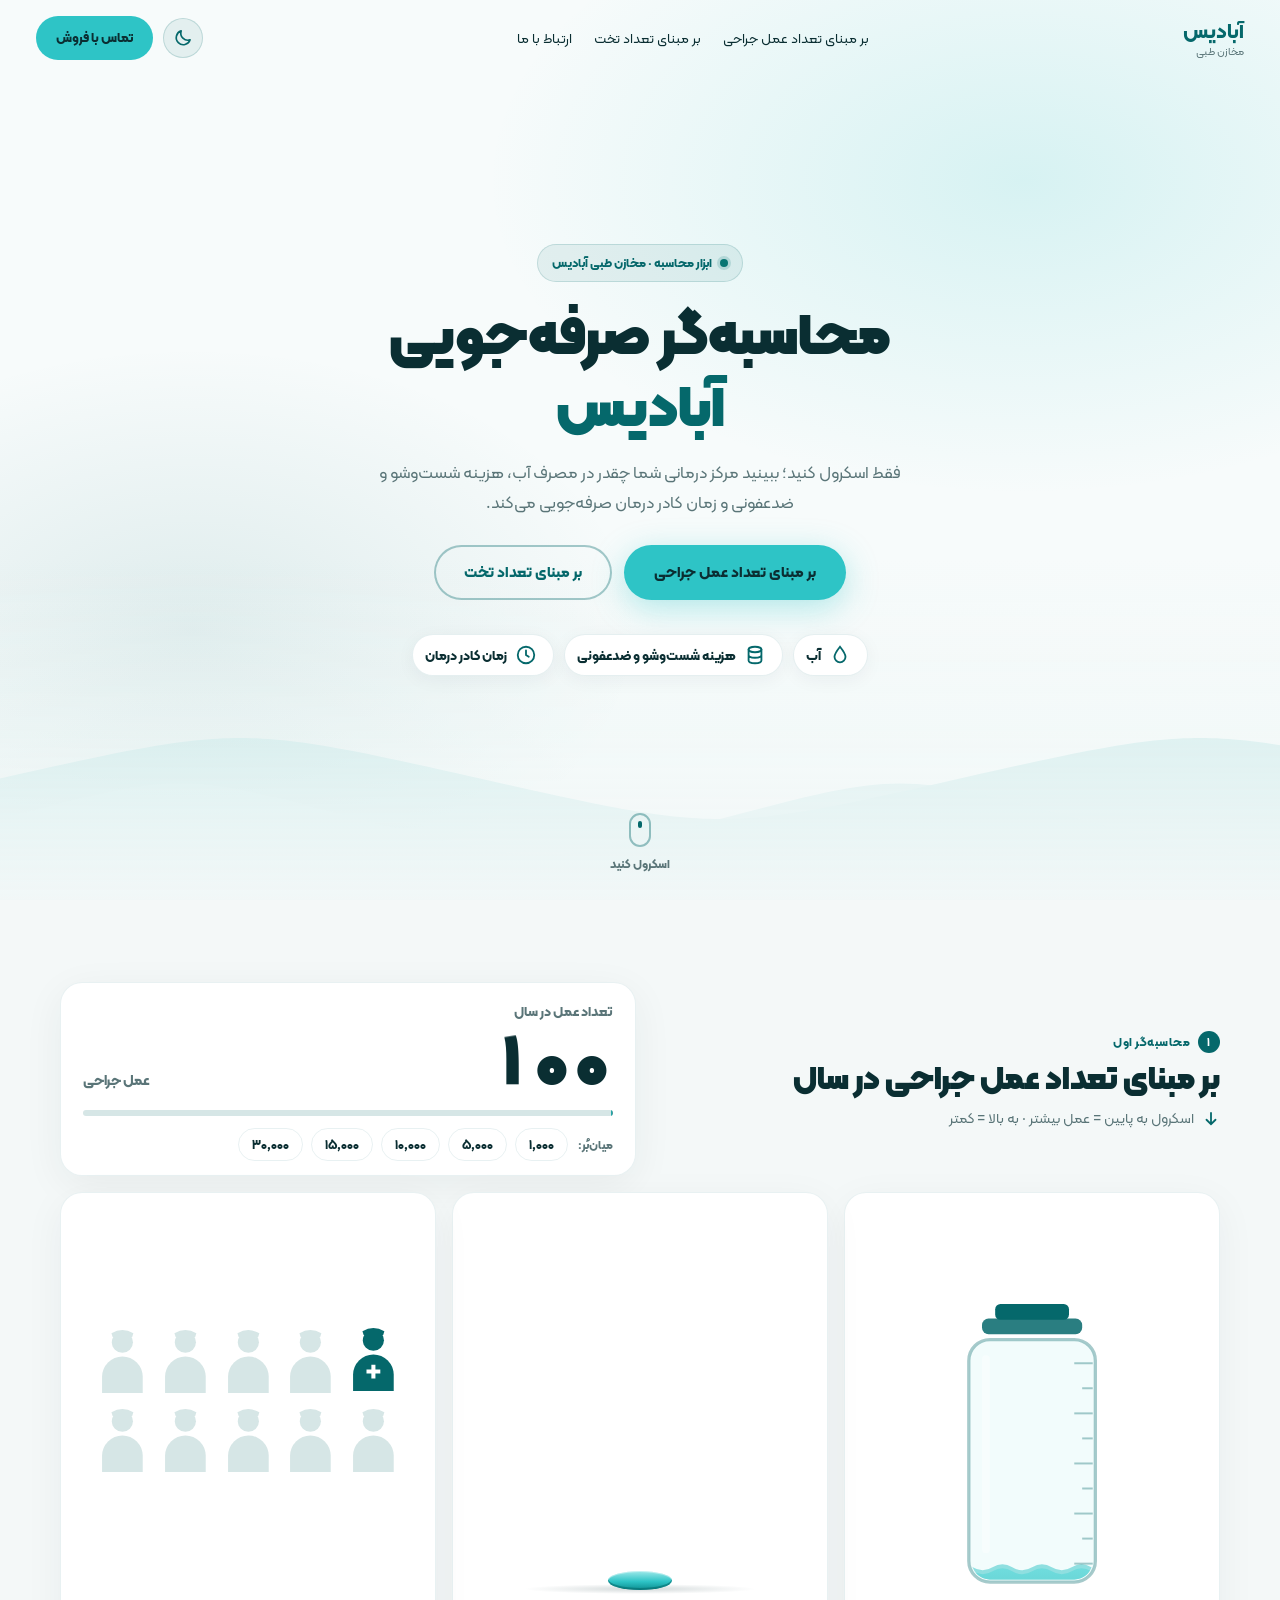
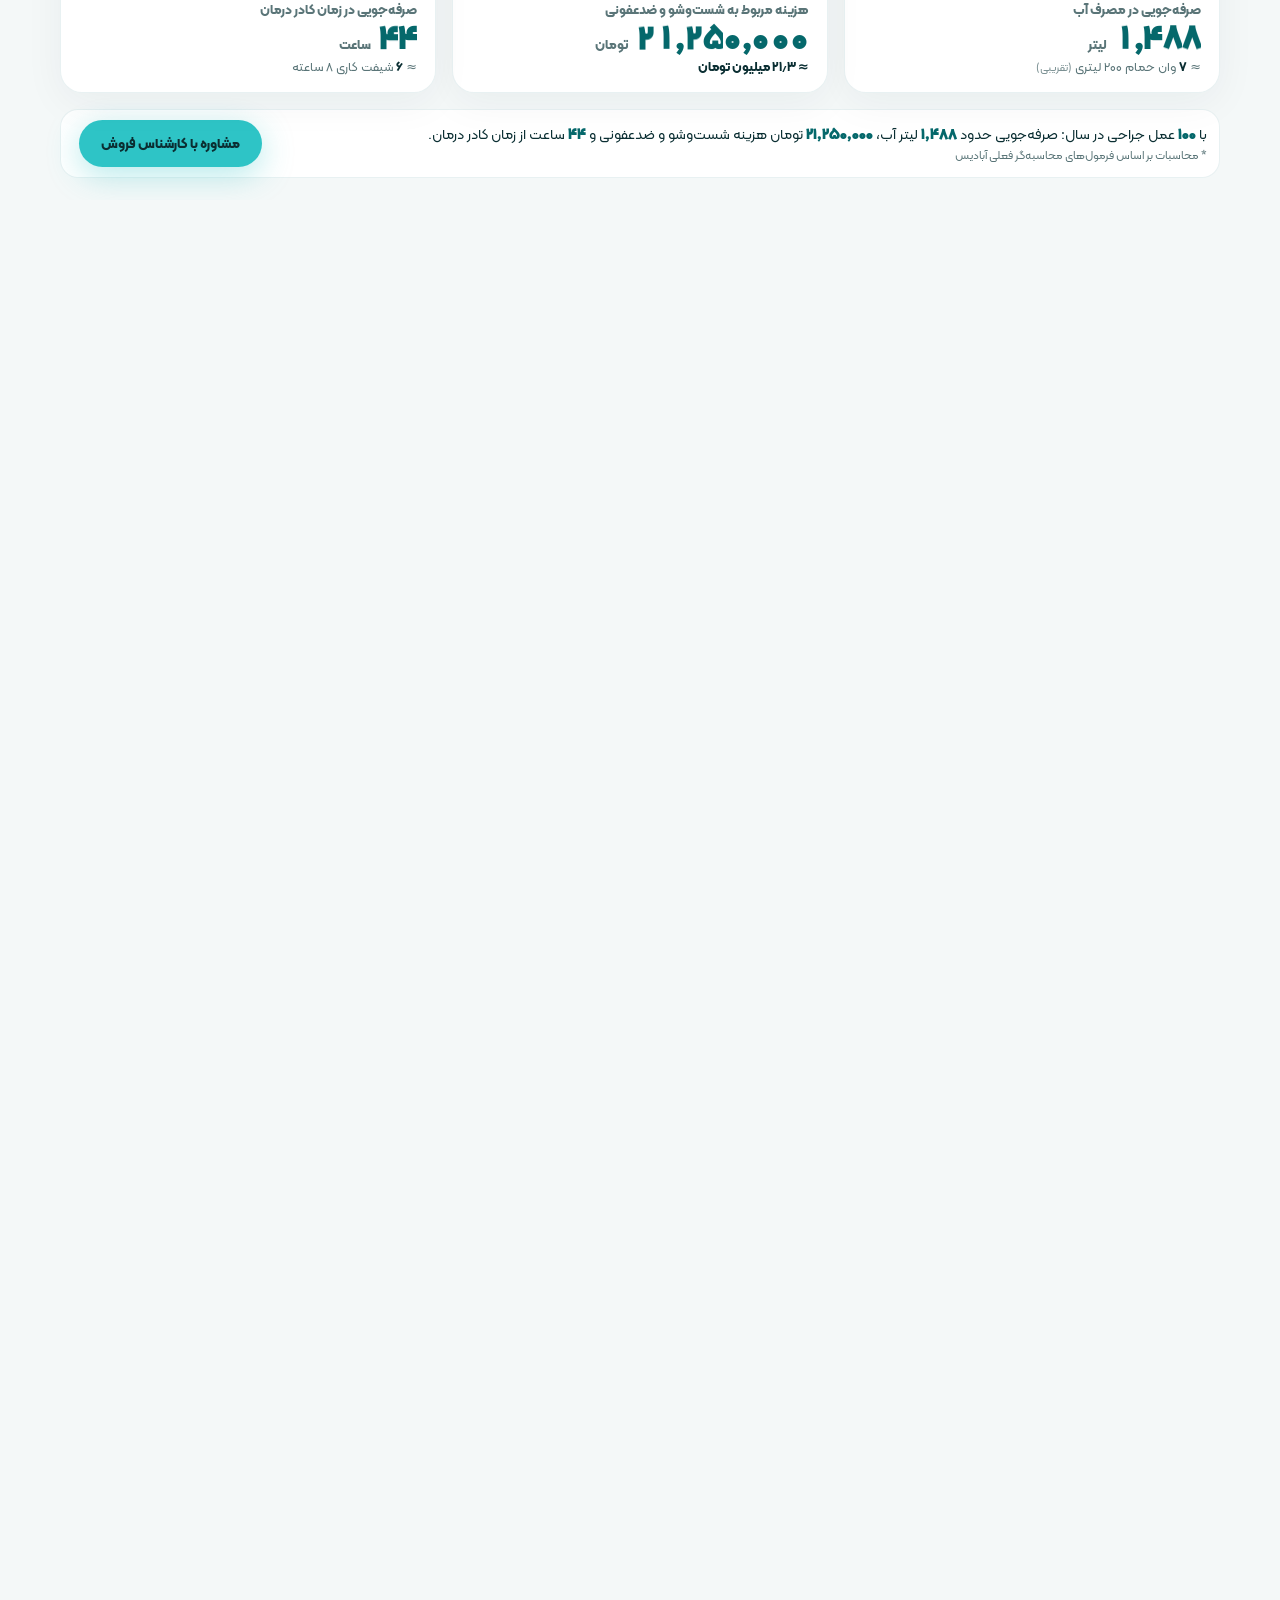
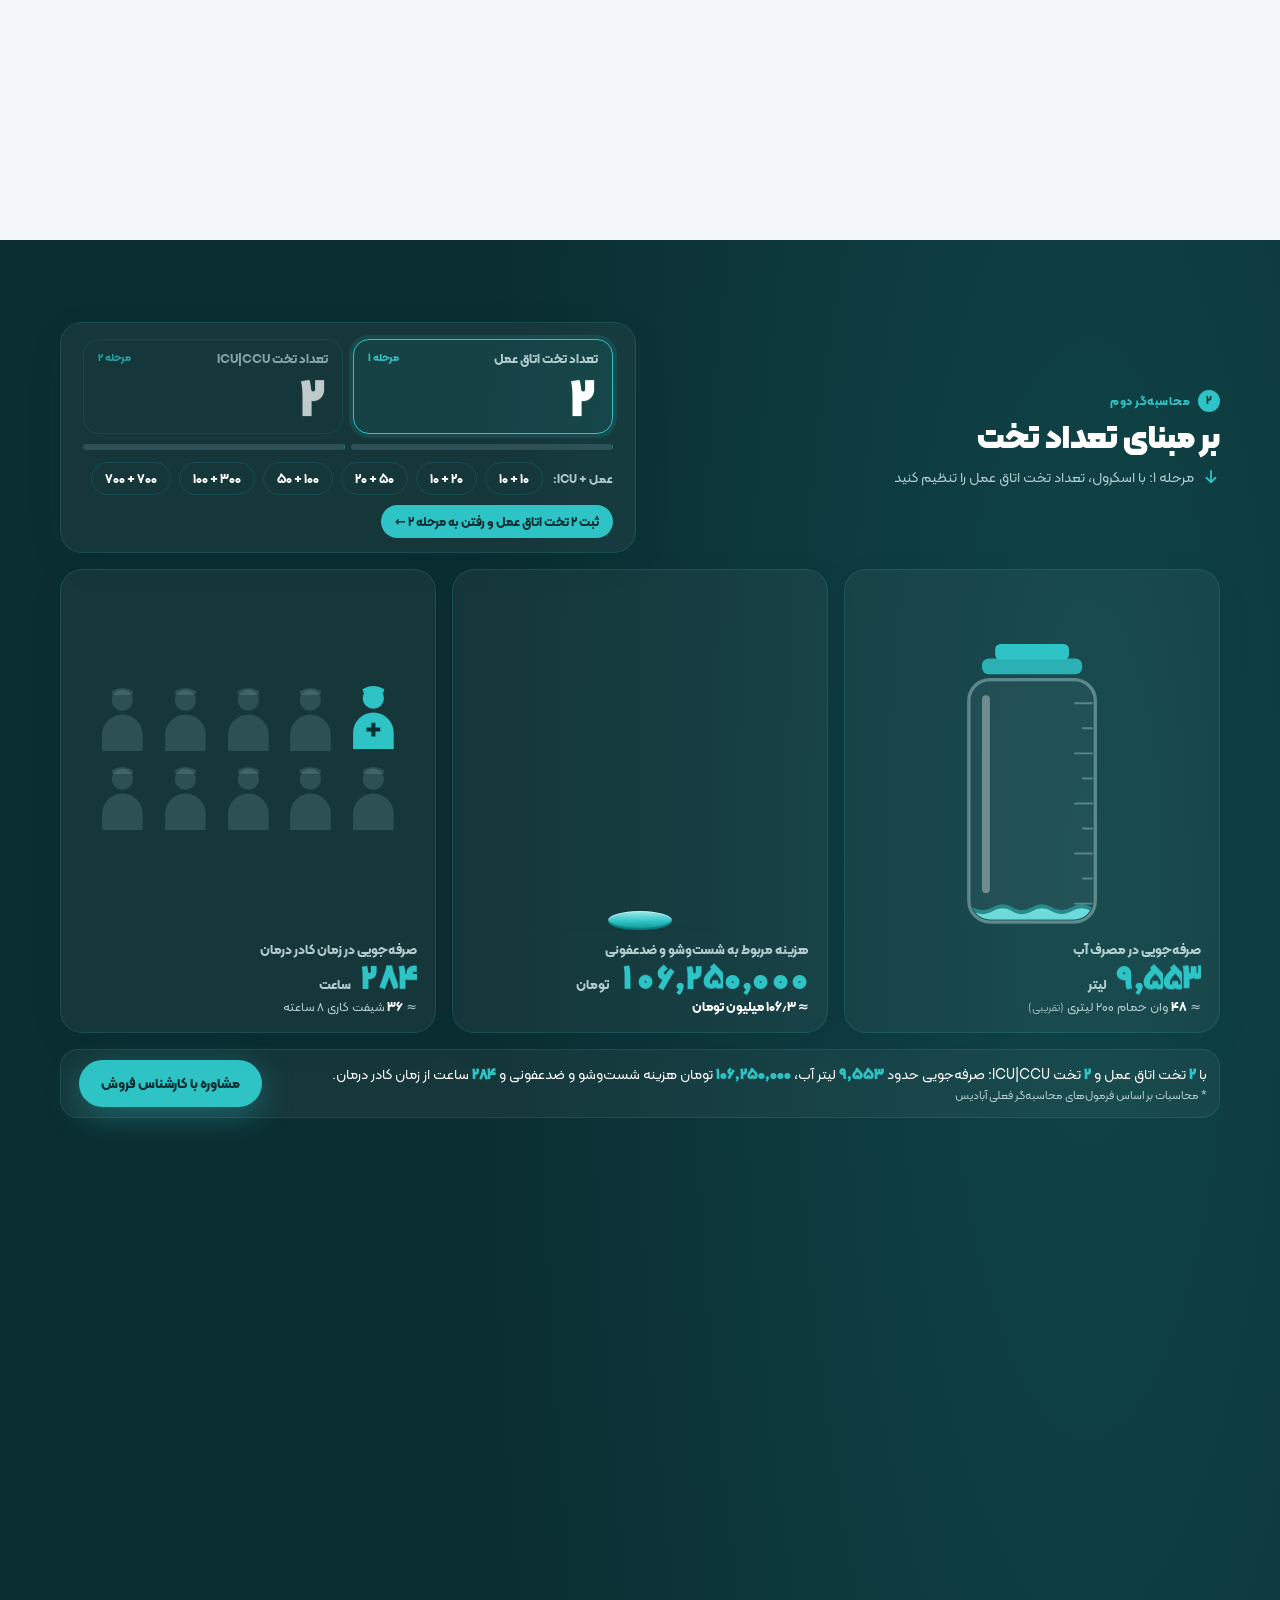
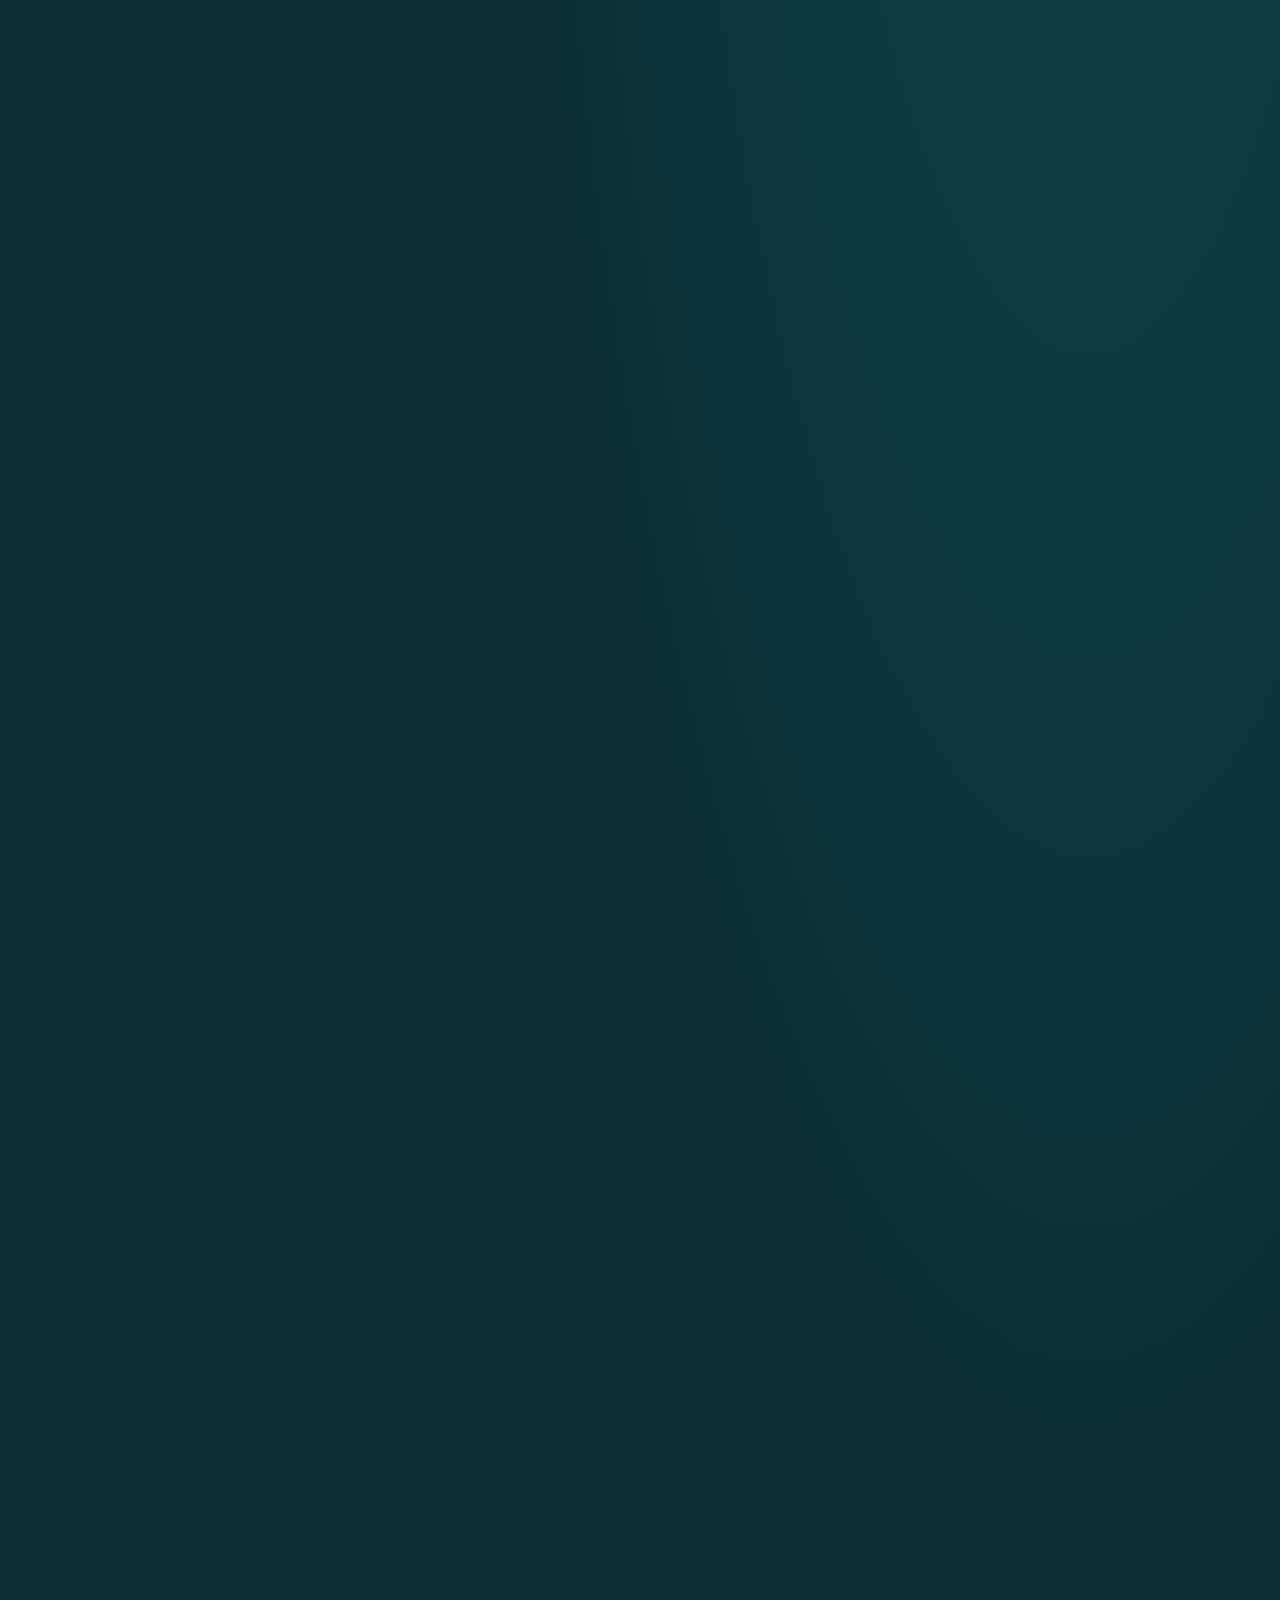
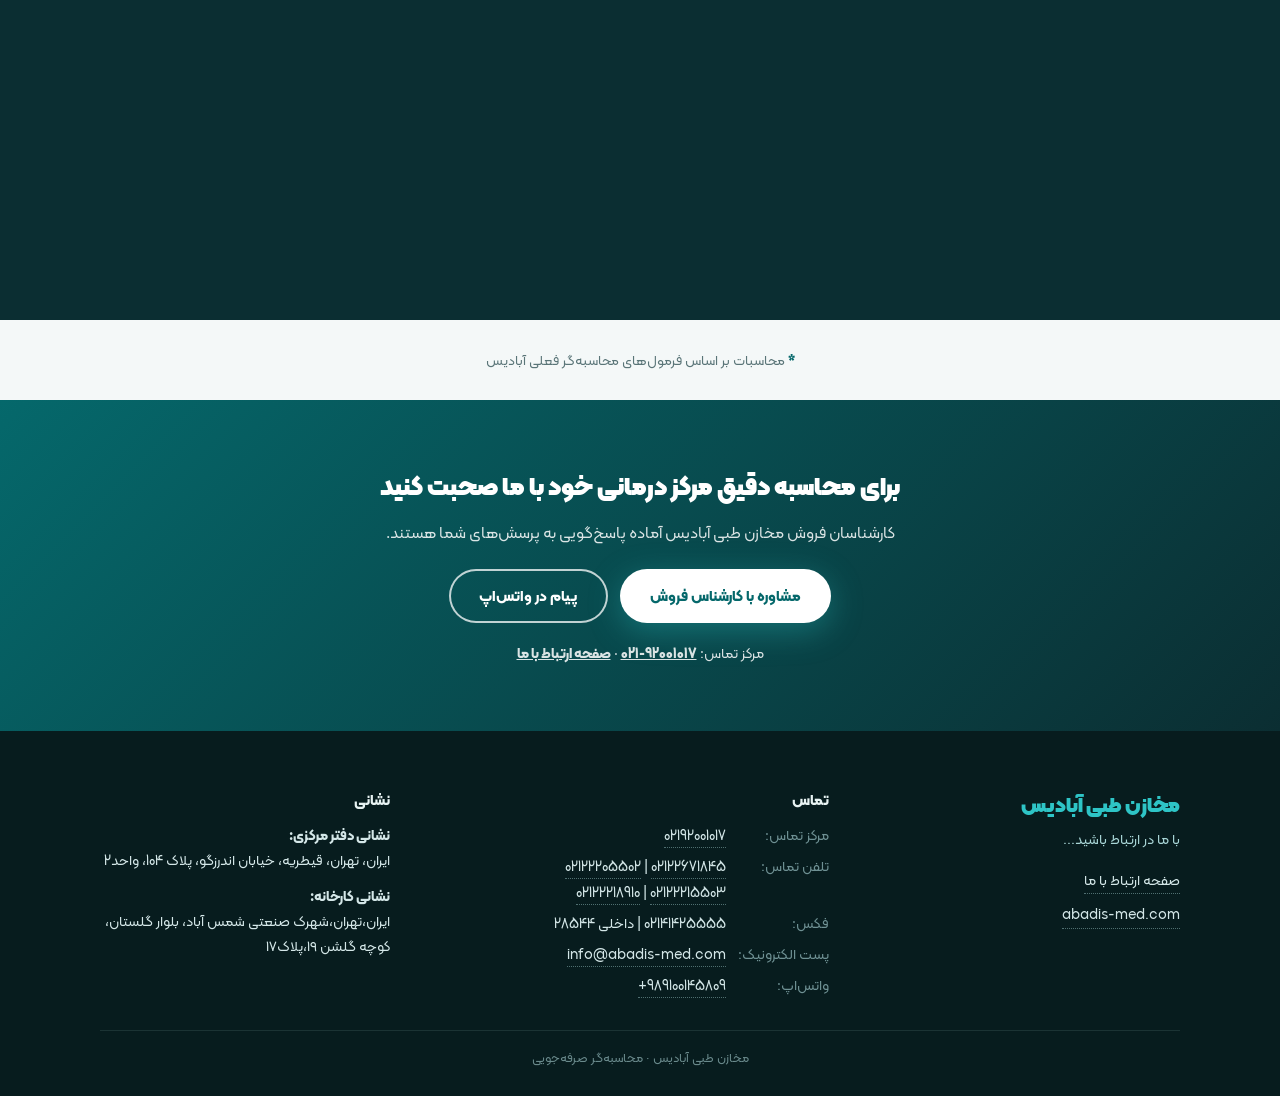
==== commit da797938: "Remove how-it-works section" ====
--- a/index.html
+++ b/index.html
@@ -413,7 +413,6 @@
   <header class="header" id="header">
     <a class="logo" href="#top">آبادیس<span>مخازن طبی</span></a>
     <nav class="nav">
-      <a href="#how">راهنما</a>
       <a href="#calc1">بر مبنای تعداد عمل جراحی</a>
       <a href="#calc2">بر مبنای تعداد تخت</a>
       <a href="#contact">ارتباط با ما</a>
@@ -448,17 +447,6 @@
     <div class="scroll-cue" aria-hidden="true"><i></i>اسکرول کنید</div>
   </section>
 
-  <div class="main">
-    <section class="band" id="how">
-      <h2>بدون تایپ؛ اسکرول، ورودی شماست</h2>
-      <p class="sub">هر محاسبه‌گر یک بخش بلند است. با اسکرول به پایین عدد بیشتر و با برگشت به بالا کمتر می‌شود؛ نتیجه همان لحظه نمایش داده می‌شود.</p>
-      <div class="features">
-        <div class="feature"><div class="feature-num">۰۱</div><h3>اسکرول کنید</h3><p>تعداد عمل جراحی در سال، یا تعداد تخت اتاق عمل و ICU|CCU را با اسکرول تنظیم کنید.</p></div>
-        <div class="feature"><div class="feature-num">۰۲</div><h3>میان‌بُرهای آماده</h3><p>برای رسیدن به یک عدد دقیق، روی یکی از گزینه‌های آماده بزنید تا صفحه به همان نقطه برود.</p></div>
-        <div class="feature"><div class="feature-num">۰۳</div><h3>صرفه‌جویی را ببینید</h3><p>مصرف آب، هزینه شست‌وشو و ضدعفونی و زمان کادر درمان، هم‌زمان محاسبه و نمایش داده می‌شوند.</p></div>
-      </div>
-    </section>
-  </div>
 
   <!-- ============ CALCULATOR 1 ============ -->
   <section class="calc" id="calc1" aria-labelledby="c1-title">
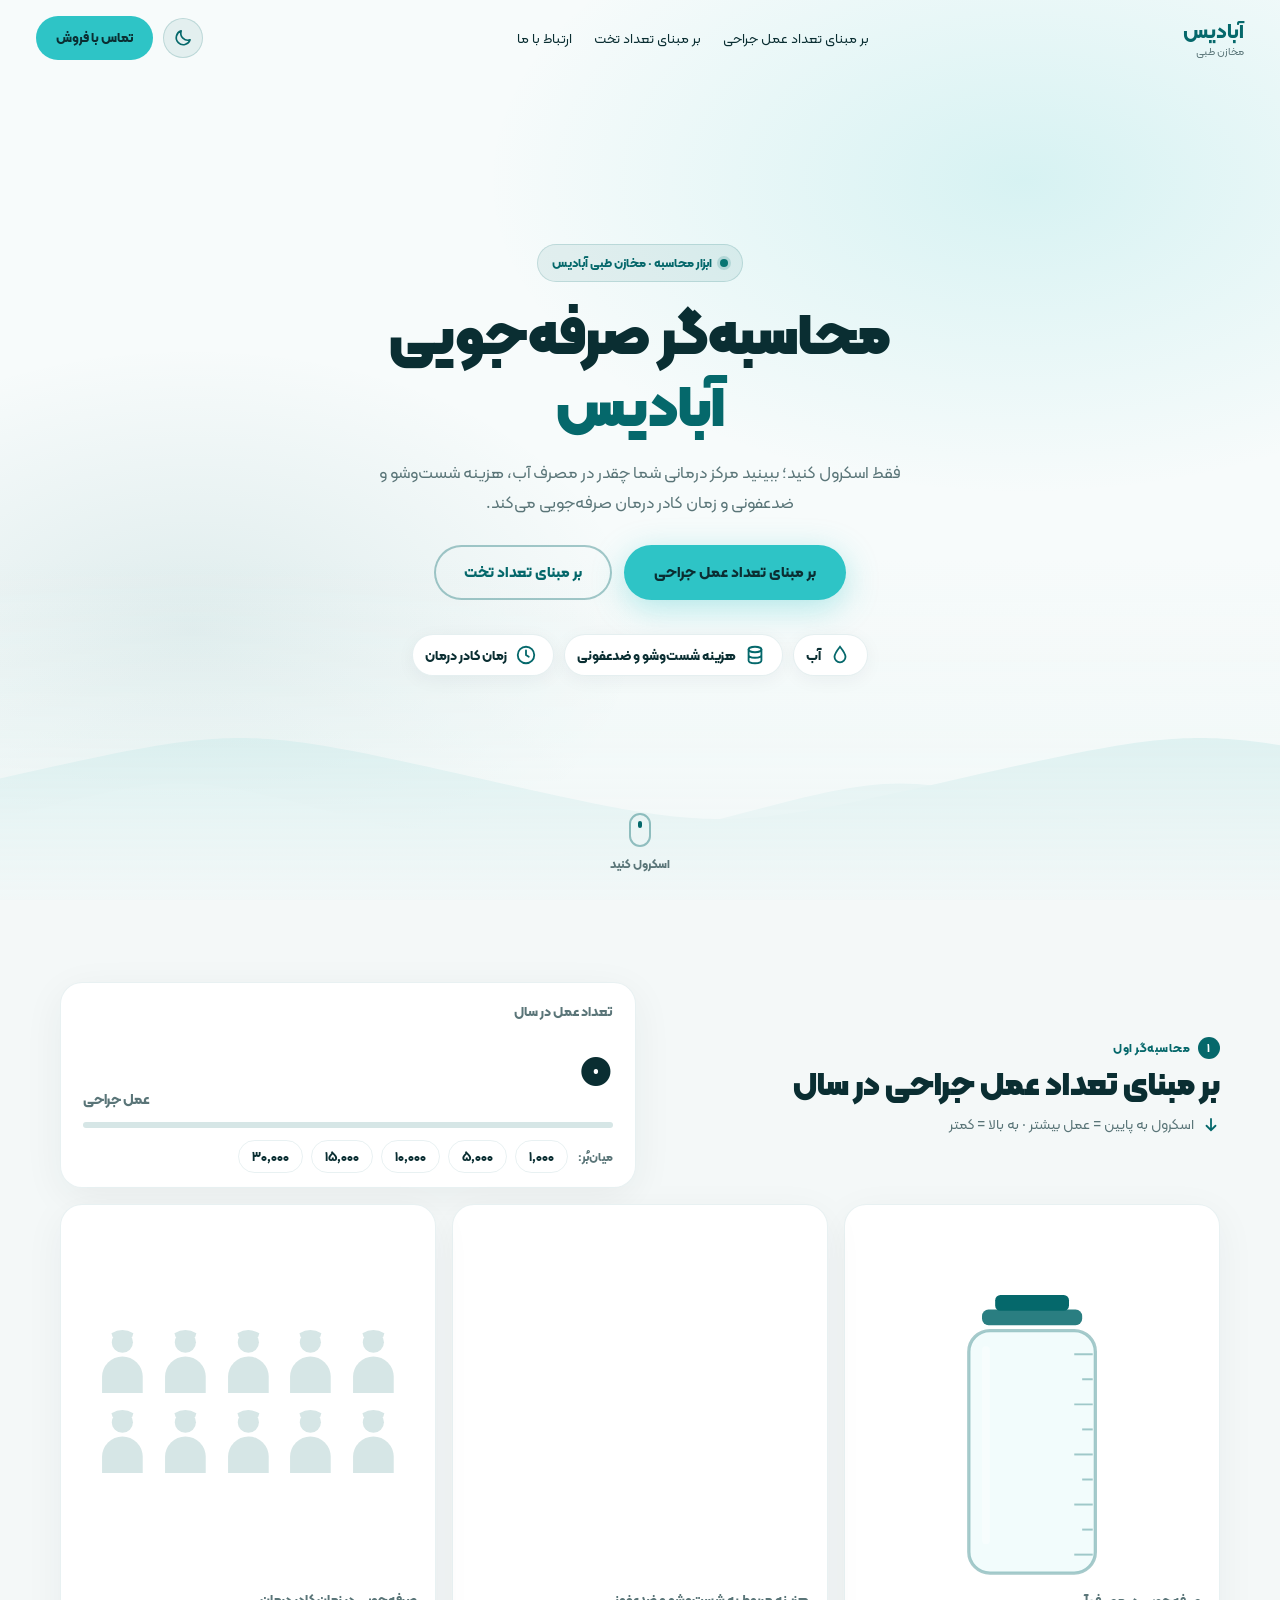
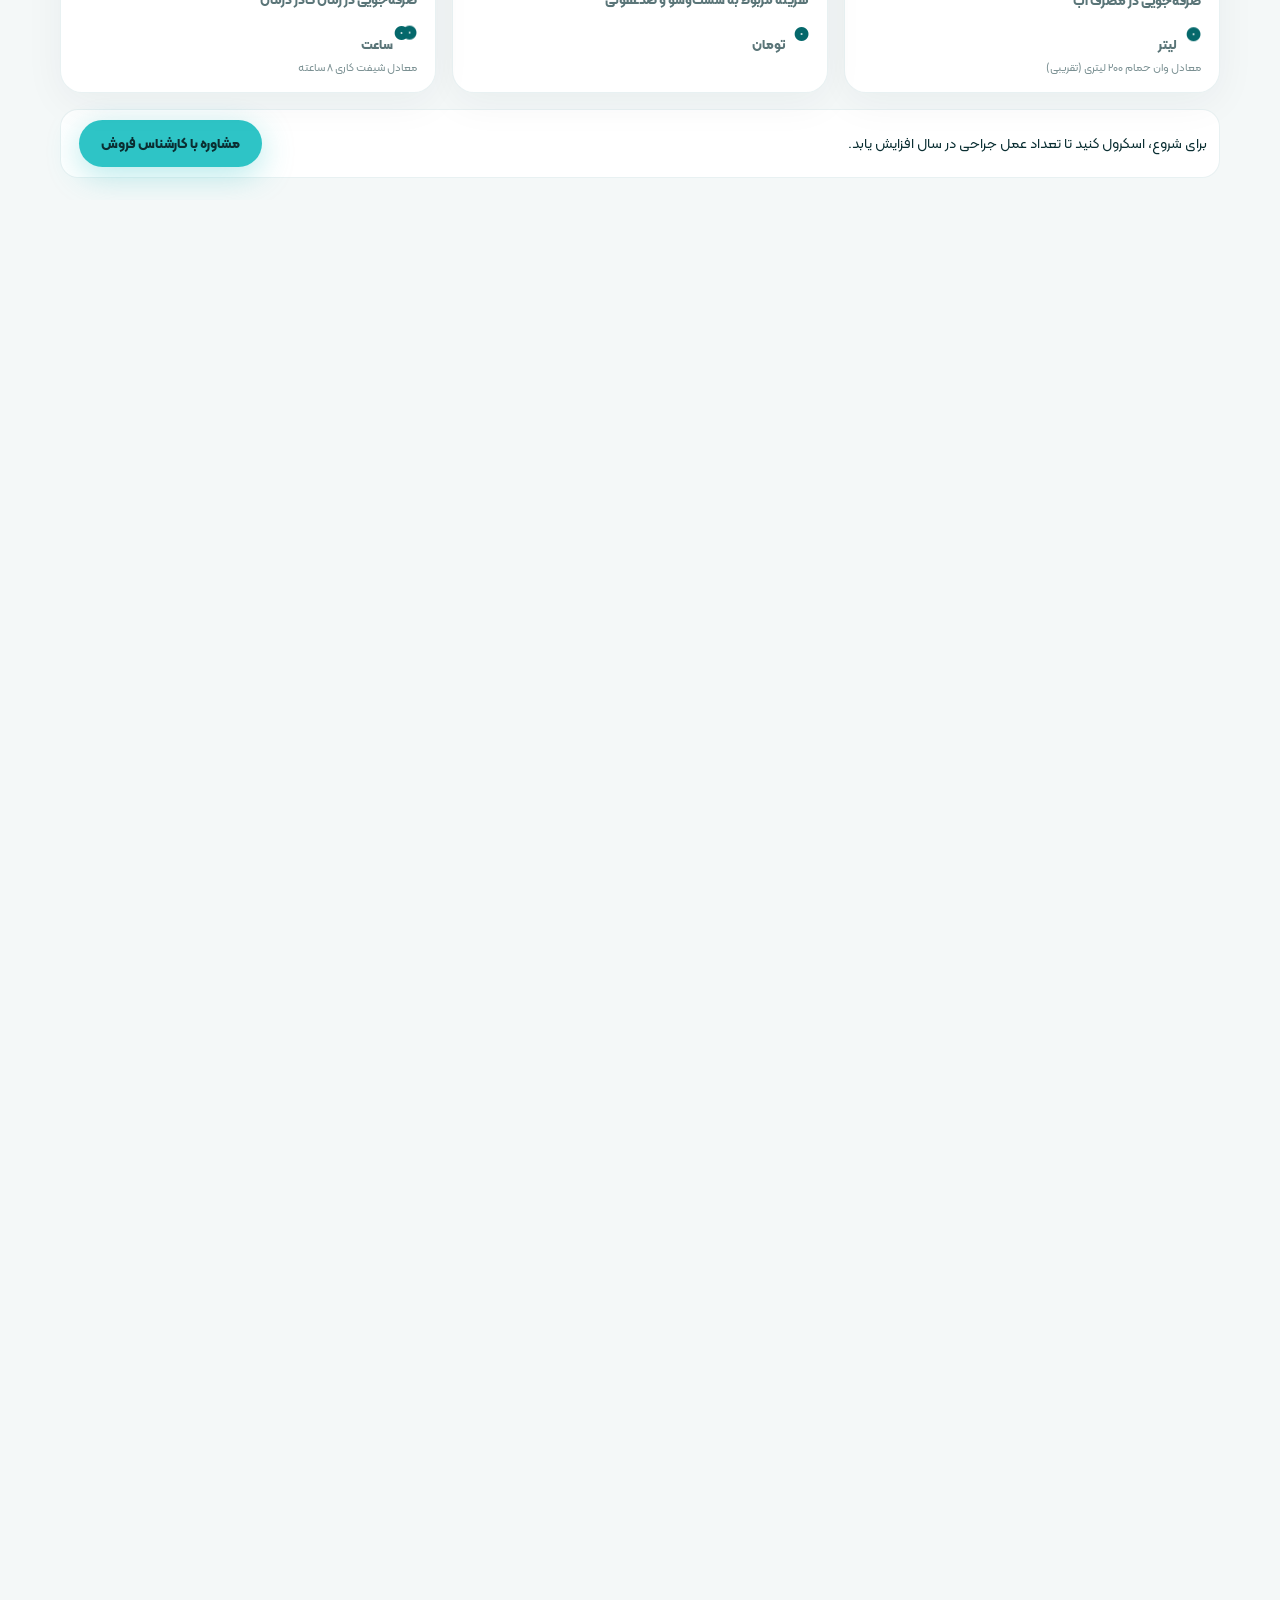
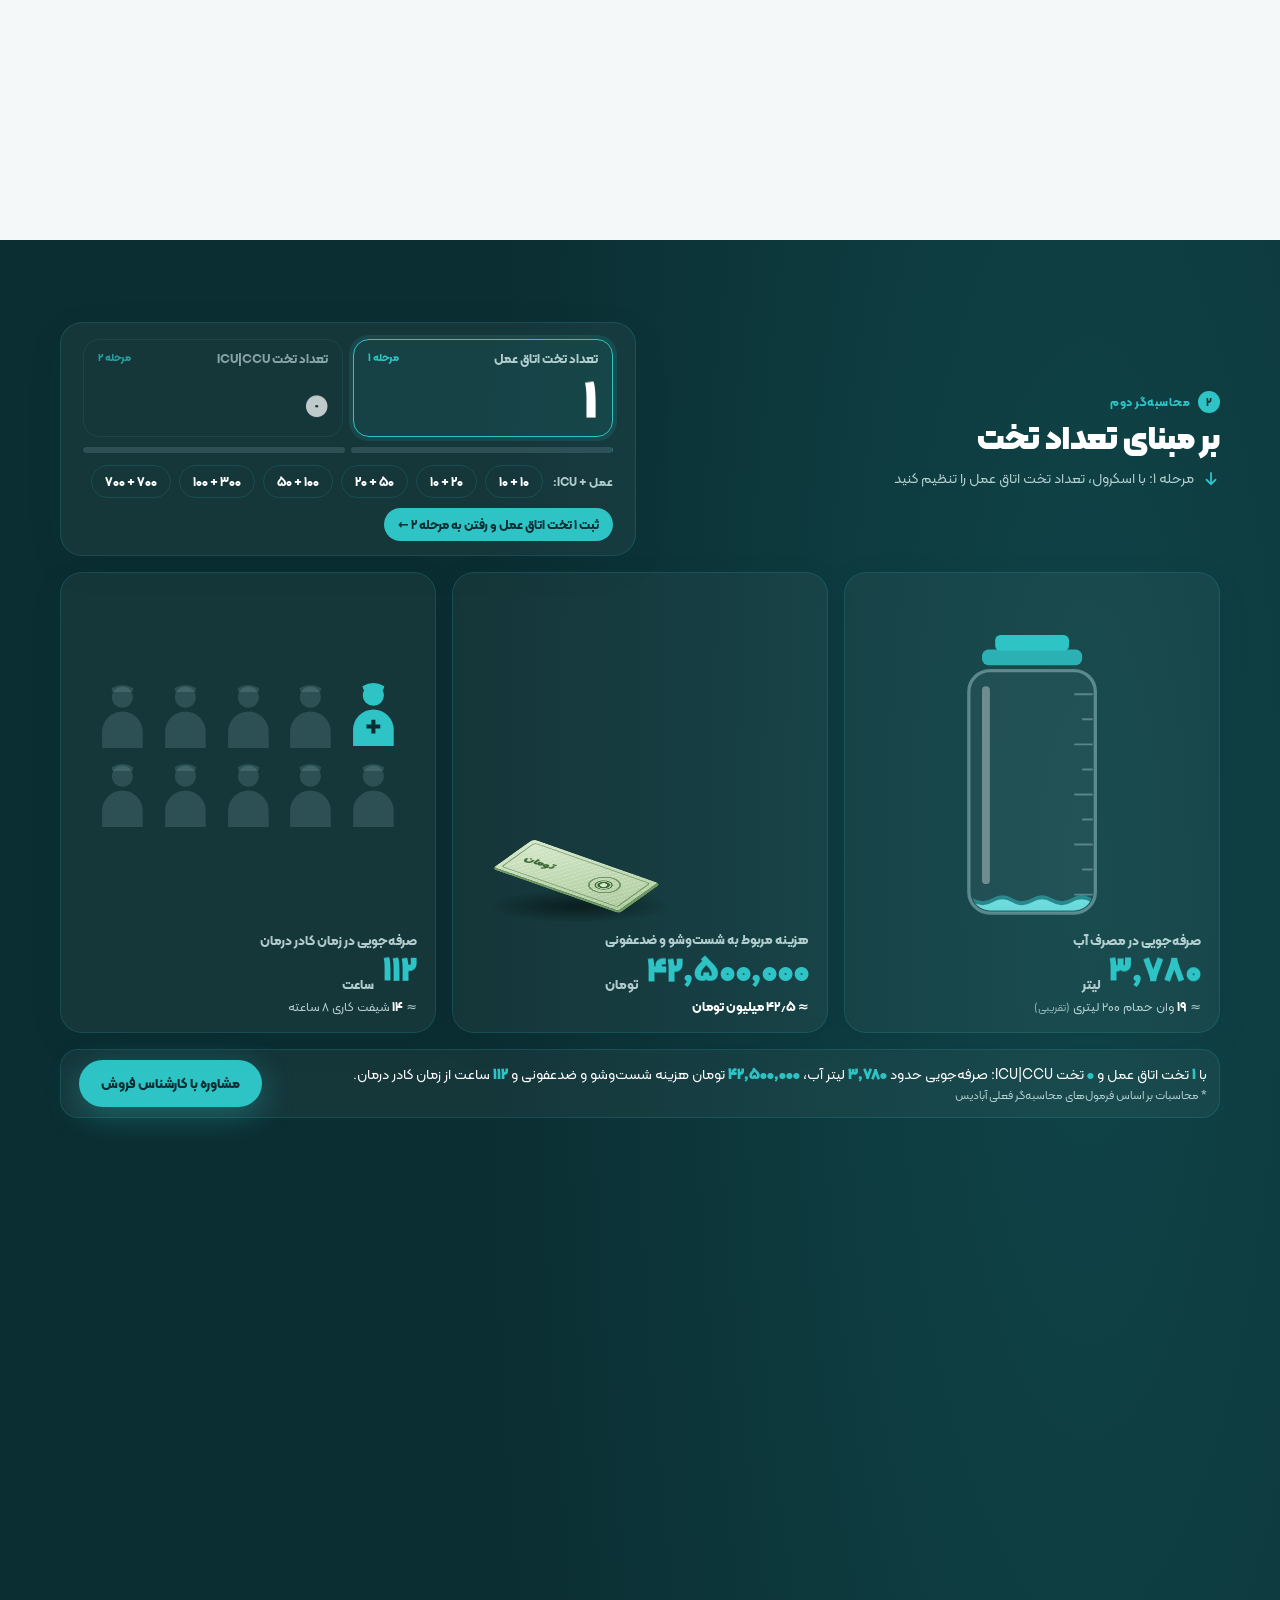
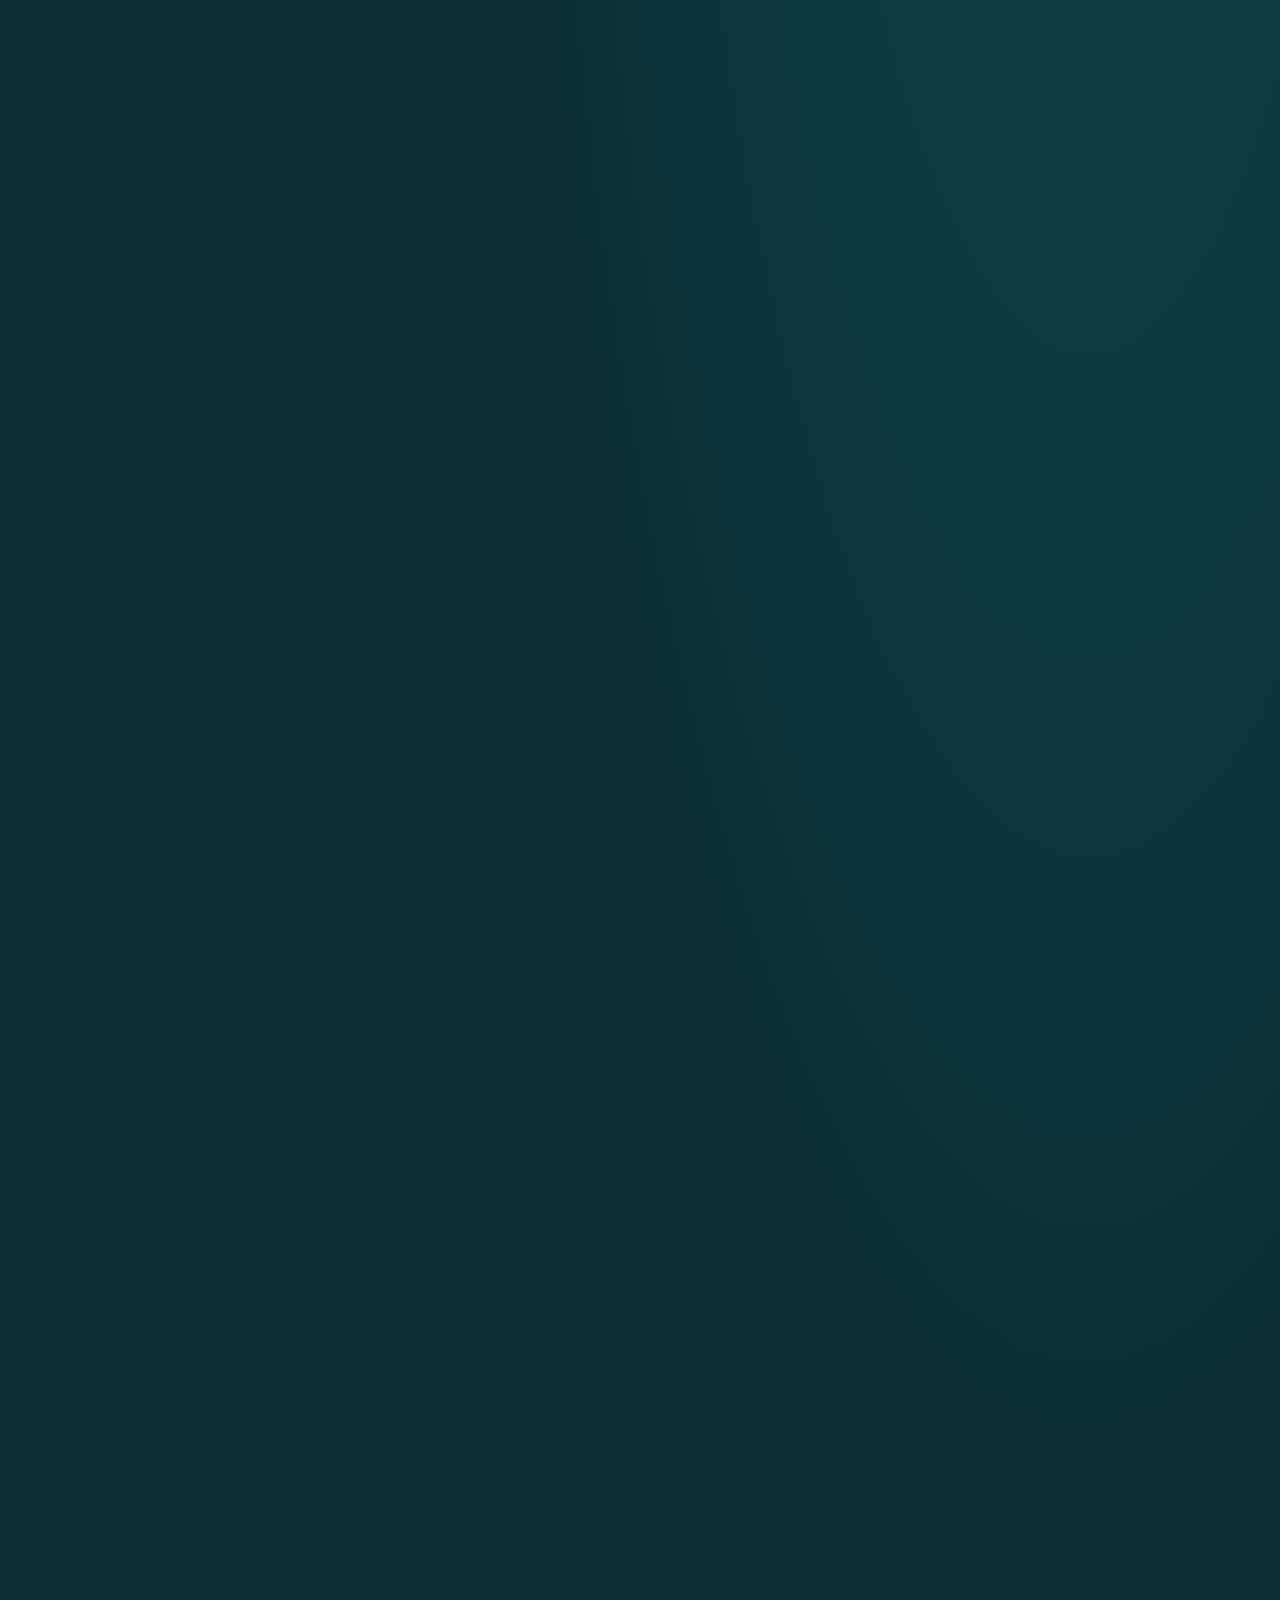
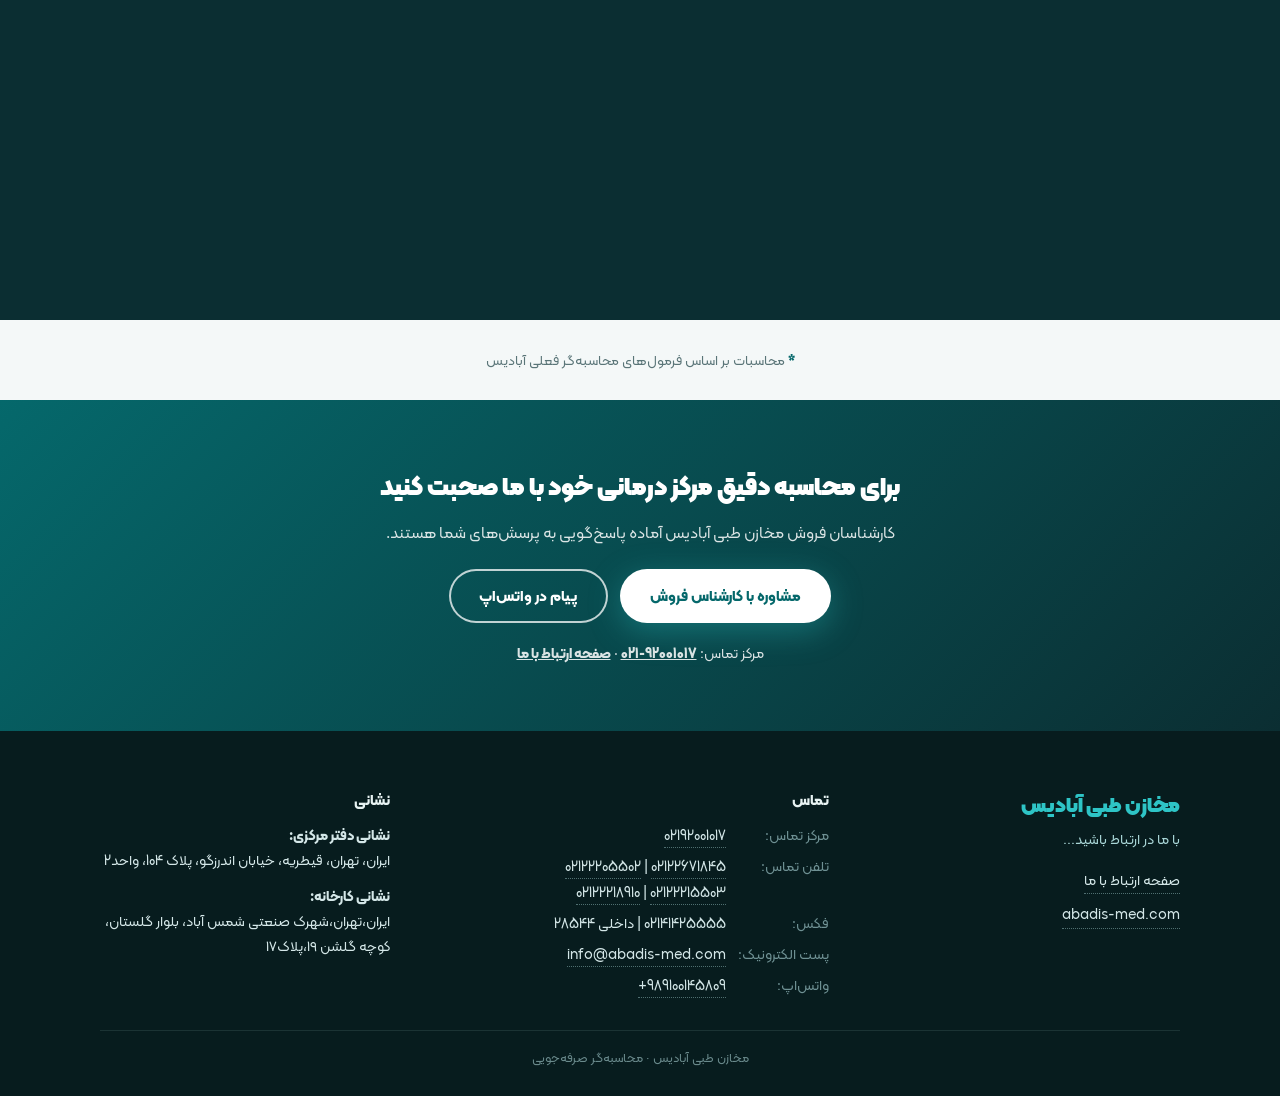
==== commit c0415cae: "Fix digit clipping, money visual for cost" ====
--- a/index.html
+++ b/index.html
@@ -253,11 +253,30 @@
     @keyframes wave { from { transform: translateX(0); } to { transform: translateX(-60px); } }
     .tank .shine { fill: rgba(255,255,255,0.35); }
 
-    /* coin stacks */
-    .coins { --sx: 84px; --ly: 10px; position: relative; width: 232px; height: 150px; }
-    .coin { position: absolute; width: 64px; height: 19px; border-radius: 50%; background: linear-gradient(180deg, #9fe9ea 0%, #2ec4c6 55%, #0b8d8f 100%); box-shadow: inset 0 -2px 0 rgba(5,104,107,.55), 0 1px 0 rgba(255,255,255,.4) inset; opacity: 0; transform: translateY(-16px) scale(.9); transition: opacity .28s, transform .38s cubic-bezier(.3,1.6,.5,1); }
-    .coin.on { opacity: 1; transform: none; }
-    .coins-base { position: absolute; bottom: -4px; left: 0; right: 0; height: 10px; border-radius: 50%; background: radial-gradient(closest-side, rgba(11,46,50,.18), transparent); }
+    /* banknote stacks (stylised, isometric) */
+    .money-box { position: relative; width: 300px; height: 195px; }
+    .money { position: absolute; left: 50%; top: 50%; width: 232px; height: 150px; transform: translate(-50%, -50%) scale(var(--ms, 1.3)); direction: ltr;
+      --paper1: #e8f3e0; --paper2: #c6dfb8; --note-ink: #4a7a43; --note-line: rgba(74,122,67,.55); --note-edge: #94bb88; --strap: #05686b; --shadow: rgba(11,46,50,.20); }
+    [data-theme="dark"] .money, .calc--dark .money { --paper1: #d6e9cb; --paper2: #aecb9e; --note-ink: #3c6936; --note-line: rgba(60,105,54,.6); --note-edge: #6f9a62; --strap: #2ec4c6; --shadow: rgba(0,0,0,.5); }
+    .stack { position: absolute; width: 120px; height: 150px; bottom: 0; }
+    .stack-0 { left: 9px; bottom: 6px; z-index: 2; }
+    .stack-1 { left: 102px; bottom: 30px; z-index: 1; }
+    .stack-shadow { position: absolute; left: -12px; width: 144px; bottom: -8px; height: 26px; border-radius: 50%; background: radial-gradient(closest-side, var(--shadow), transparent); opacity: 0; transition: opacity .4s; }
+    .stack.has .stack-shadow { opacity: 1; }
+    .bill { position: absolute; left: 0; width: 120px; height: 56px; opacity: 0; transform: translateY(-22px); transition: opacity .3s, transform .45s cubic-bezier(.3,1.5,.5,1); }
+    .bill.on { opacity: 1; transform: none; }
+    .note { position: absolute; inset: 0; box-sizing: border-box; border-radius: 5px; overflow: hidden;
+      transform: scale(1, .5) rotate(35deg);
+      border-right: 3px solid var(--note-edge); border-bottom: 3px solid var(--note-edge);
+      background:
+        radial-gradient(circle at 73% 50%, transparent 0 11px, var(--note-line) 11.5px 12.5px, transparent 13px),
+        repeating-linear-gradient(115deg, rgba(255,255,255,.22) 0 1px, transparent 1px 5px),
+        linear-gradient(135deg, var(--paper1), var(--paper2)); }
+    .note::before { content: ""; position: absolute; inset: 4px; border: 1.2px solid var(--note-line); border-radius: 3px; }
+    .note i { position: absolute; left: calc(73% - 7px); top: calc(50% - 7px); width: 14px; height: 14px; border-radius: 50%;
+      background: radial-gradient(circle, var(--paper1) 0 2.5px, var(--note-ink) 3px 4.5px, var(--paper2) 5px 5.8px, var(--note-ink) 6.2px); }
+    .note b { position: absolute; left: 12px; top: 50%; transform: translateY(-50%); font-size: 11px; font-weight: 900; line-height: 1; color: var(--note-ink); direction: rtl; }
+    .note u { position: absolute; top: 0; bottom: 0; left: 48%; width: 15px; background: var(--strap); box-shadow: inset 1px 0 0 rgba(255,255,255,.25), inset -1px 0 0 rgba(0,0,0,.15); }
     .money-read { font-size: .82rem; font-weight: 800; color: var(--c-ink); }
 
     /* staff people */
@@ -277,14 +296,19 @@
     .calc-sum .hero-btn { padding: 11px 22px; font-size: .88rem; white-space: nowrap; flex: none; }
 
     /* odometer */
-    .odo { display: inline-flex; direction: ltr; unicode-bidi: isolate; line-height: 1.15; height: 1.15em; overflow: hidden; font-weight: 900; vertical-align: bottom; }
-    .odo-col { display: inline-block; width: .6em; height: 1.15em; overflow: hidden; text-align: center; transition: width .35s, opacity .35s; }
-    .odo-col.off { width: 0; opacity: 0; }
+    /* Kalameh FaNum Black: hhea ascent 1.2 / descent .5; digit ink spans -.044em..+.796em, advances .26em-.77em.
+       A 1.2em cell puts the baseline at .95em, leaving >=.15em above the tallest digit (۵) and ~.2em below the deepest (۶),
+       so a neighbouring digit can never enter the cell. Column width follows each digit's real advance (set in JS). */
+    .odo { --cell: 1.2em; display: inline-flex; direction: ltr; unicode-bidi: isolate; line-height: var(--cell); height: var(--cell); font-weight: 900; vertical-align: bottom; }
+    .odo-col { display: inline-block; position: relative; width: .62em; height: var(--cell); text-align: center; transition: width .55s cubic-bezier(.2,.75,.25,1), opacity .35s; }
+    /* clipping window: exactly one cell tall, a bit wider than the column so wide digits (۵ ۳) never get side-clipped while rolling */
+    .odo-win { position: absolute; top: 0; bottom: 0; left: -.26em; right: -.26em; overflow: hidden; }
+    .odo-col.off { opacity: 0; }
     .odo-strip { display: block; transition: transform .55s cubic-bezier(.2,.75,.25,1); will-change: transform; }
-    .odo-strip span { display: block; height: 1.15em; }
-    .odo-sep { display: inline-block; width: .3em; text-align: center; overflow: hidden; transition: width .35s, opacity .35s; }
+    .odo-strip span { display: block; height: var(--cell); line-height: var(--cell); white-space: nowrap; }
+    .odo-sep { display: inline-block; width: .34em; height: var(--cell); line-height: var(--cell); text-align: center; overflow: hidden; transition: width .35s, opacity .35s; }
     .odo-sep.off { width: 0; opacity: 0; }
-    .no-anim .odo-strip, .no-anim .odo-col, .no-anim .odo-sep, .no-anim .coin, .no-anim .person { transition: none !important; }
+    .no-anim .odo-strip, .no-anim .odo-col, .no-anim .odo-sep, .no-anim .bill, .no-anim .person { transition: none !important; }
 
     .foot-note { text-align: center; color: var(--muted); font-size: .86rem; padding: 28px 24px; background: var(--bg); }
     .foot-note b { color: var(--teal); }
@@ -312,7 +336,7 @@
       .bed .in-label { font-size: .7rem; }
       .confirm { margin-top: 6px; font-size: .74rem; padding: 4px 12px; }
       .outs { grid-template-columns: minmax(0, 1fr); gap: 8px; }
-      .out { display: grid; grid-template-columns: 1fr 76px; grid-template-rows: auto auto auto; column-gap: 12px; padding: 8px 14px; border-radius: 16px; }
+      .out { display: grid; grid-template-columns: 1fr 88px; grid-template-rows: auto auto auto; column-gap: 12px; padding: 8px 14px; border-radius: 16px; }
       .out-vis { grid-column: 2; grid-row: 1 / span 3; min-height: 0; height: 100%; max-height: 112px; align-items: center; }
       .out-label { grid-column: 1; margin-top: 0; font-size: .74rem; }
       .out-val { grid-column: 1; }
@@ -320,8 +344,8 @@
       .out-unit { font-size: .74rem; }
       .out-sub { grid-column: 1; font-size: .72rem; min-height: 0; }
       .tank { max-height: 100px; }
-      .coins { --sx: 27px; --ly: 4px; width: 76px; height: 60px; }
-      .coin { width: 22px; height: 7px; }
+      .money-box { width: 88px; height: 60px; }
+      .money { --ms: .38; }
       .people { grid-template-columns: repeat(5, 1fr); gap: 3px; max-width: 76px; }
       .money-read { font-size: .72rem; }
       .calc-sum { padding: 8px 8px 8px 12px; gap: 8px; border-radius: 14px; }
@@ -340,8 +364,8 @@
       .calc-pin { padding-top: 72px; }
       .in-big { font-size: 3rem; }
       .tank { max-height: min(170px, 100%); }
-      .coins { --sx: 70px; --ly: 8px; width: 192px; height: 120px; }
-      .coin { width: 52px; height: 16px; }
+      .money-box { width: 240px; height: 156px; }
+      .money { --ms: 1.04; }
       .out { padding: 12px 16px; }
     }
 
@@ -380,8 +404,6 @@
     [data-theme="dark"] #calc1 { background: radial-gradient(80% 60% at 15% 10%, #0c3236 0%, #071d20 62%); }
     [data-theme="dark"] .calc { --card: rgba(255,255,255,0.05); }
     [data-theme="dark"] .out, [data-theme="dark"] .calc-input { box-shadow: 0 10px 40px rgba(0,0,0,.25); }
-    [data-theme="dark"] .coin { background: linear-gradient(180deg, #b5f1f2 0%, #3fd0d2 55%, #0f9a9c 100%); box-shadow: inset 0 -2px 0 rgba(3,60,62,.7), 0 1px 0 rgba(255,255,255,.45) inset; }
-    [data-theme="dark"] .coins-base { background: radial-gradient(closest-side, rgba(0,0,0,.45), transparent); }
     [data-theme="dark"] .tank .shine { fill: rgba(255,255,255,0.18); }
     [data-theme="dark"] .foot-note { background: #071d20; color: var(--muted); }
     [data-theme="dark"] .foot-note b { color: #2ec4c6; }
@@ -396,7 +418,7 @@
     @media (prefers-reduced-motion: reduce) {
       html { scroll-behavior: auto; }
       .hero-waves > div, .scroll-cue i::after, .calc-hint svg, .tank .wave, .tank .wave2 { animation: none !important; }
-      .odo-strip, .odo-col, .odo-sep, .coin, .person, .tank .water, .theme-toggle svg { transition: none !important; }
+      .odo-strip, .odo-col, .odo-sep, .bill, .person, .tank .water, .theme-toggle svg { transition: none !important; }
     }
   </style>
 </head>
@@ -479,7 +501,7 @@
               <div class="out-sub" data-sub="tubs"></div>
             </div>
             <div class="out out--money">
-              <div class="out-vis" data-vis="coins"></div>
+              <div class="out-vis" data-vis="money"></div>
               <div class="out-label">هزینه مربوط به شست‌وشو و ضدعفونی</div>
               <div class="out-val"><span class="odo" data-odo="cost" data-digits="13"></span><span class="out-unit">تومان</span></div>
               <div class="out-sub money-read" data-sub="read"></div>
@@ -542,7 +564,7 @@
               <div class="out-sub" data-sub="tubs"></div>
             </div>
             <div class="out out--money">
-              <div class="out-vis" data-vis="coins"></div>
+              <div class="out-vis" data-vis="money"></div>
               <div class="out-label">هزینه مربوط به شست‌وشو و ضدعفونی</div>
               <div class="out-val"><span class="odo" data-odo="cost" data-digits="11"></span><span class="out-unit">تومان</span></div>
               <div class="out-sub money-read" data-sub="read"></div>
